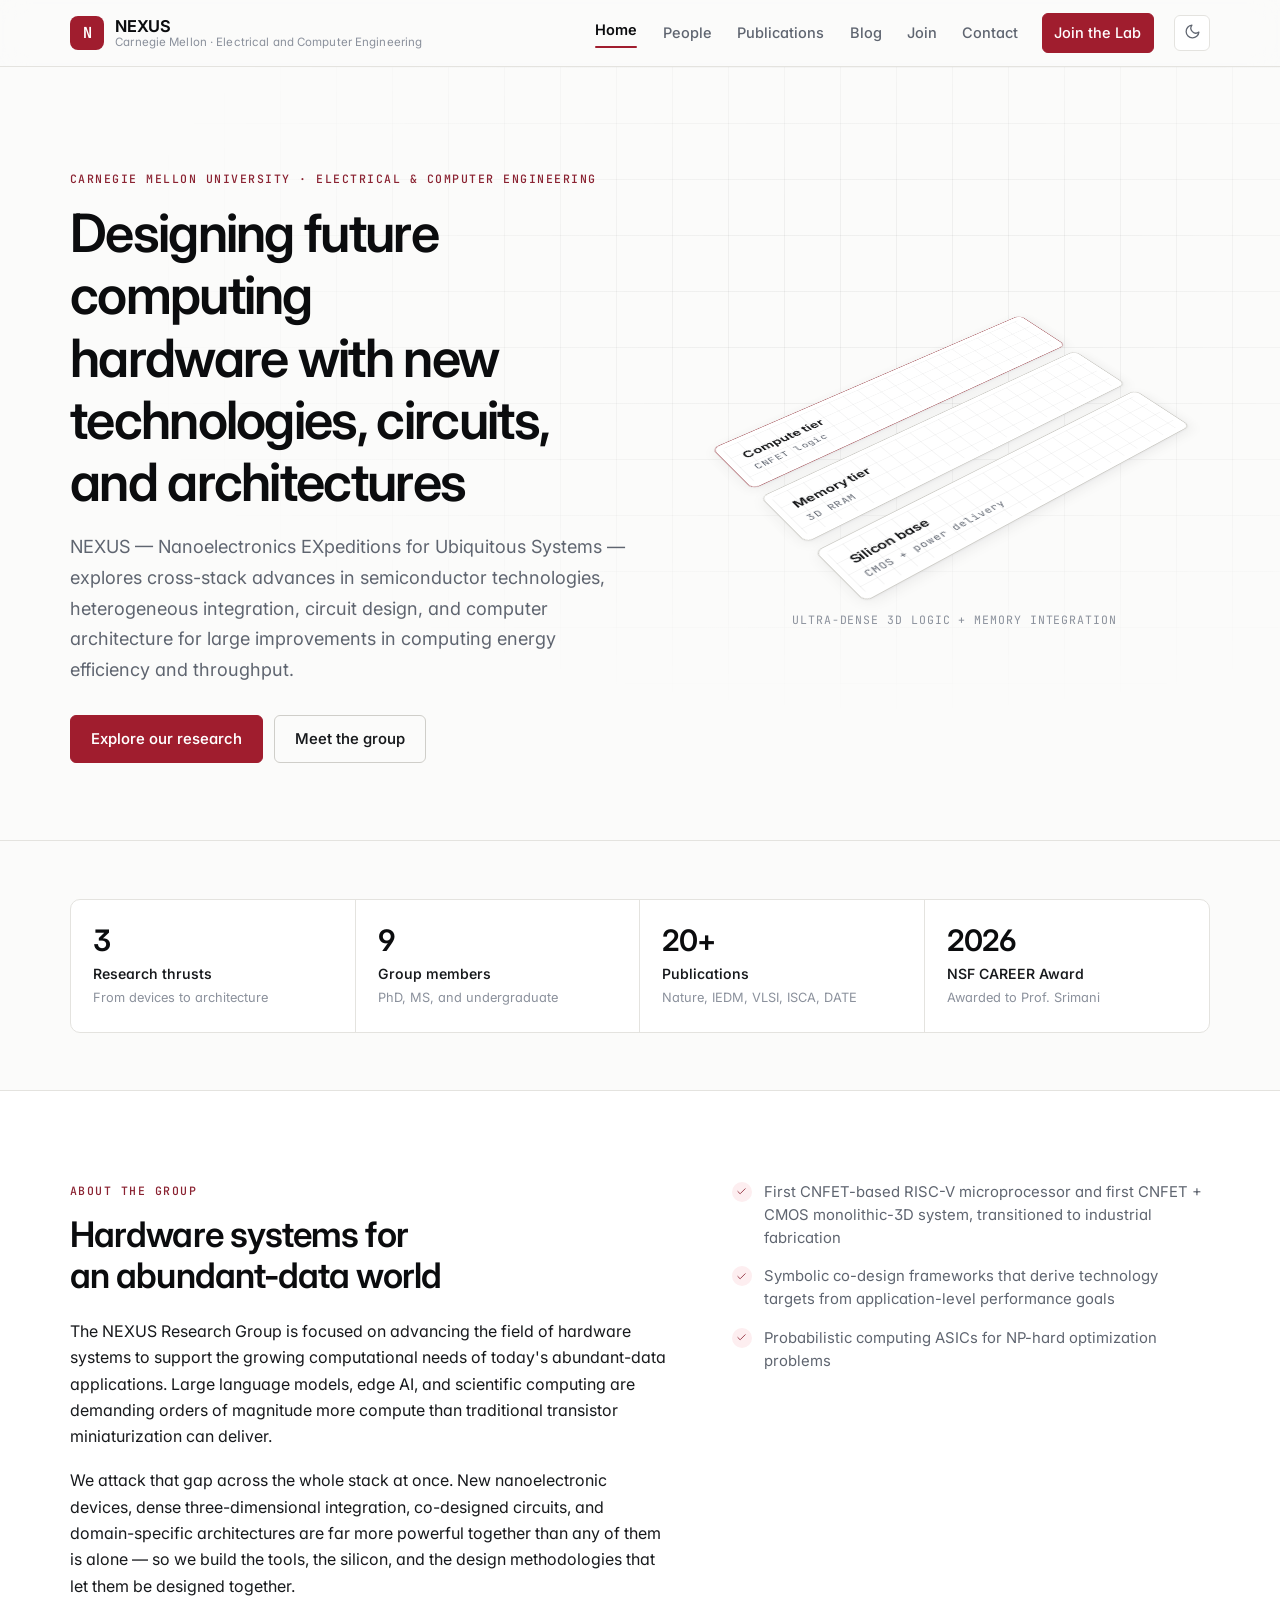
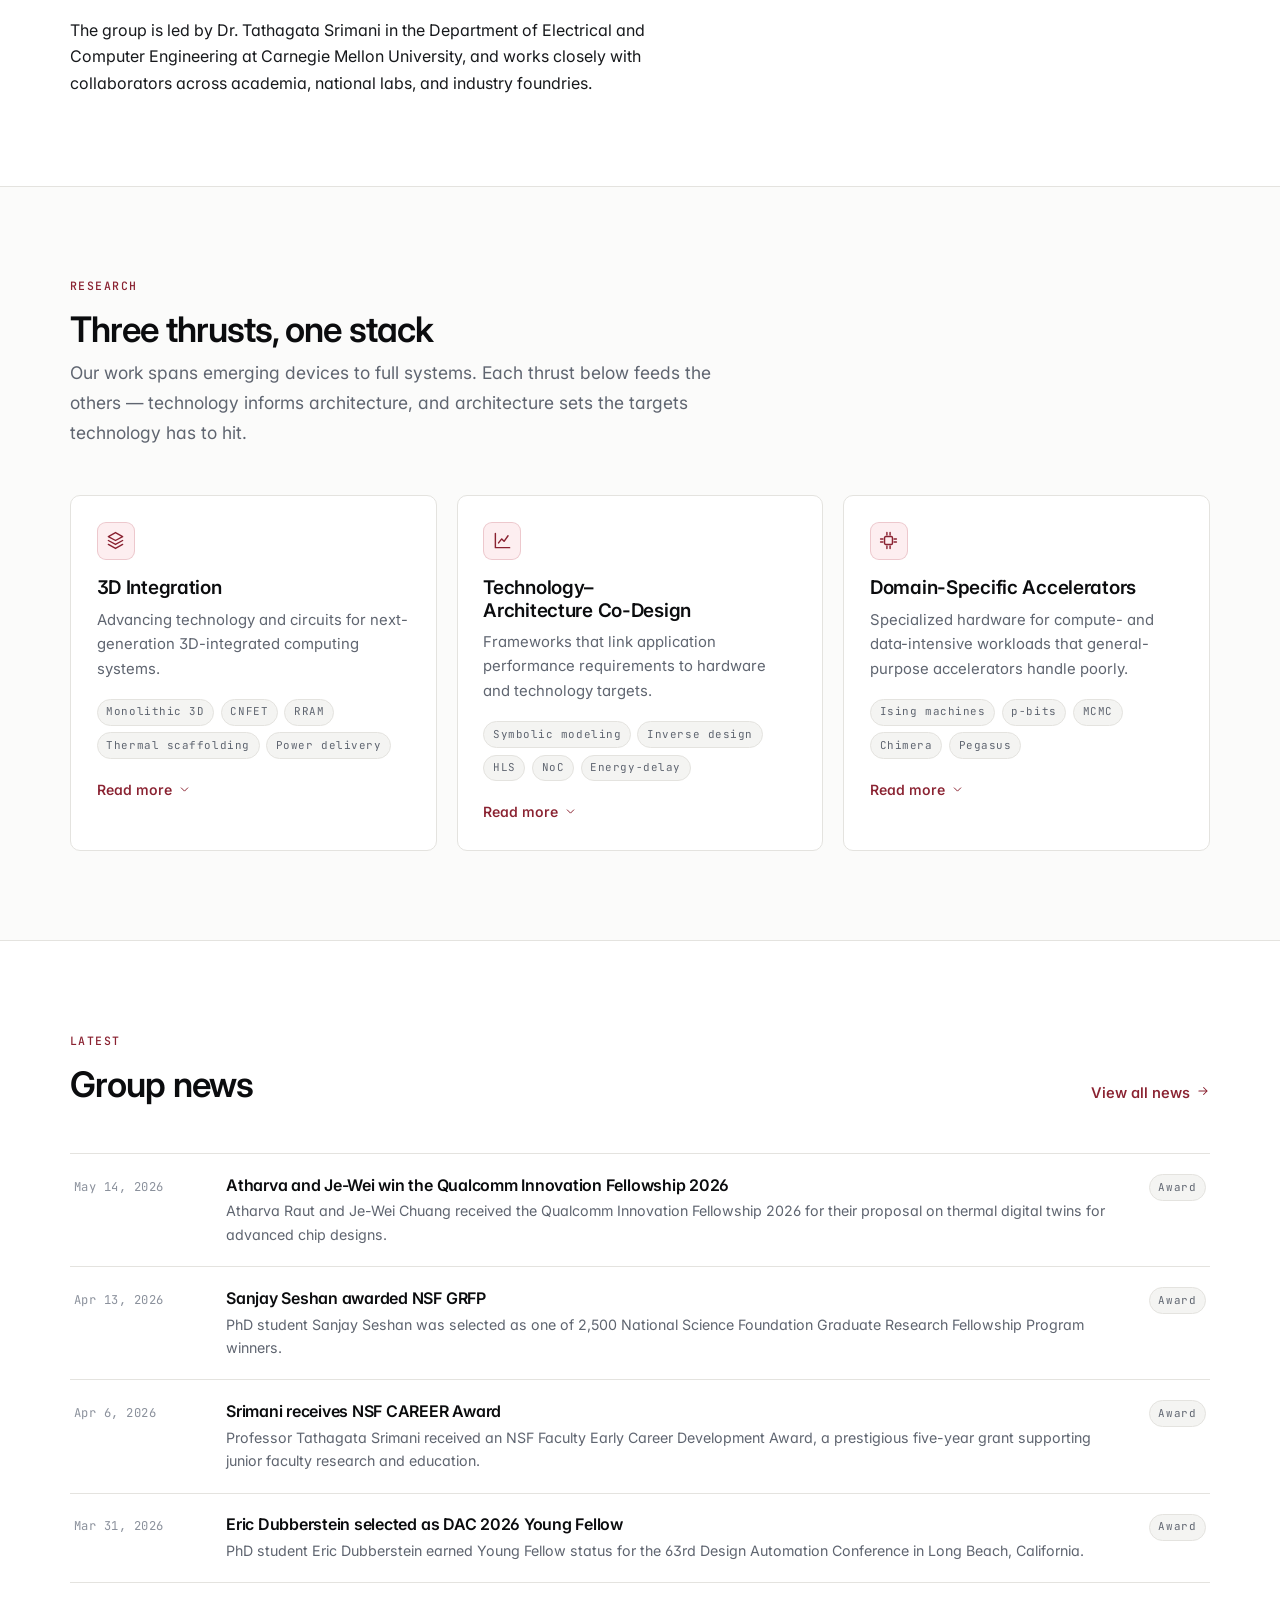
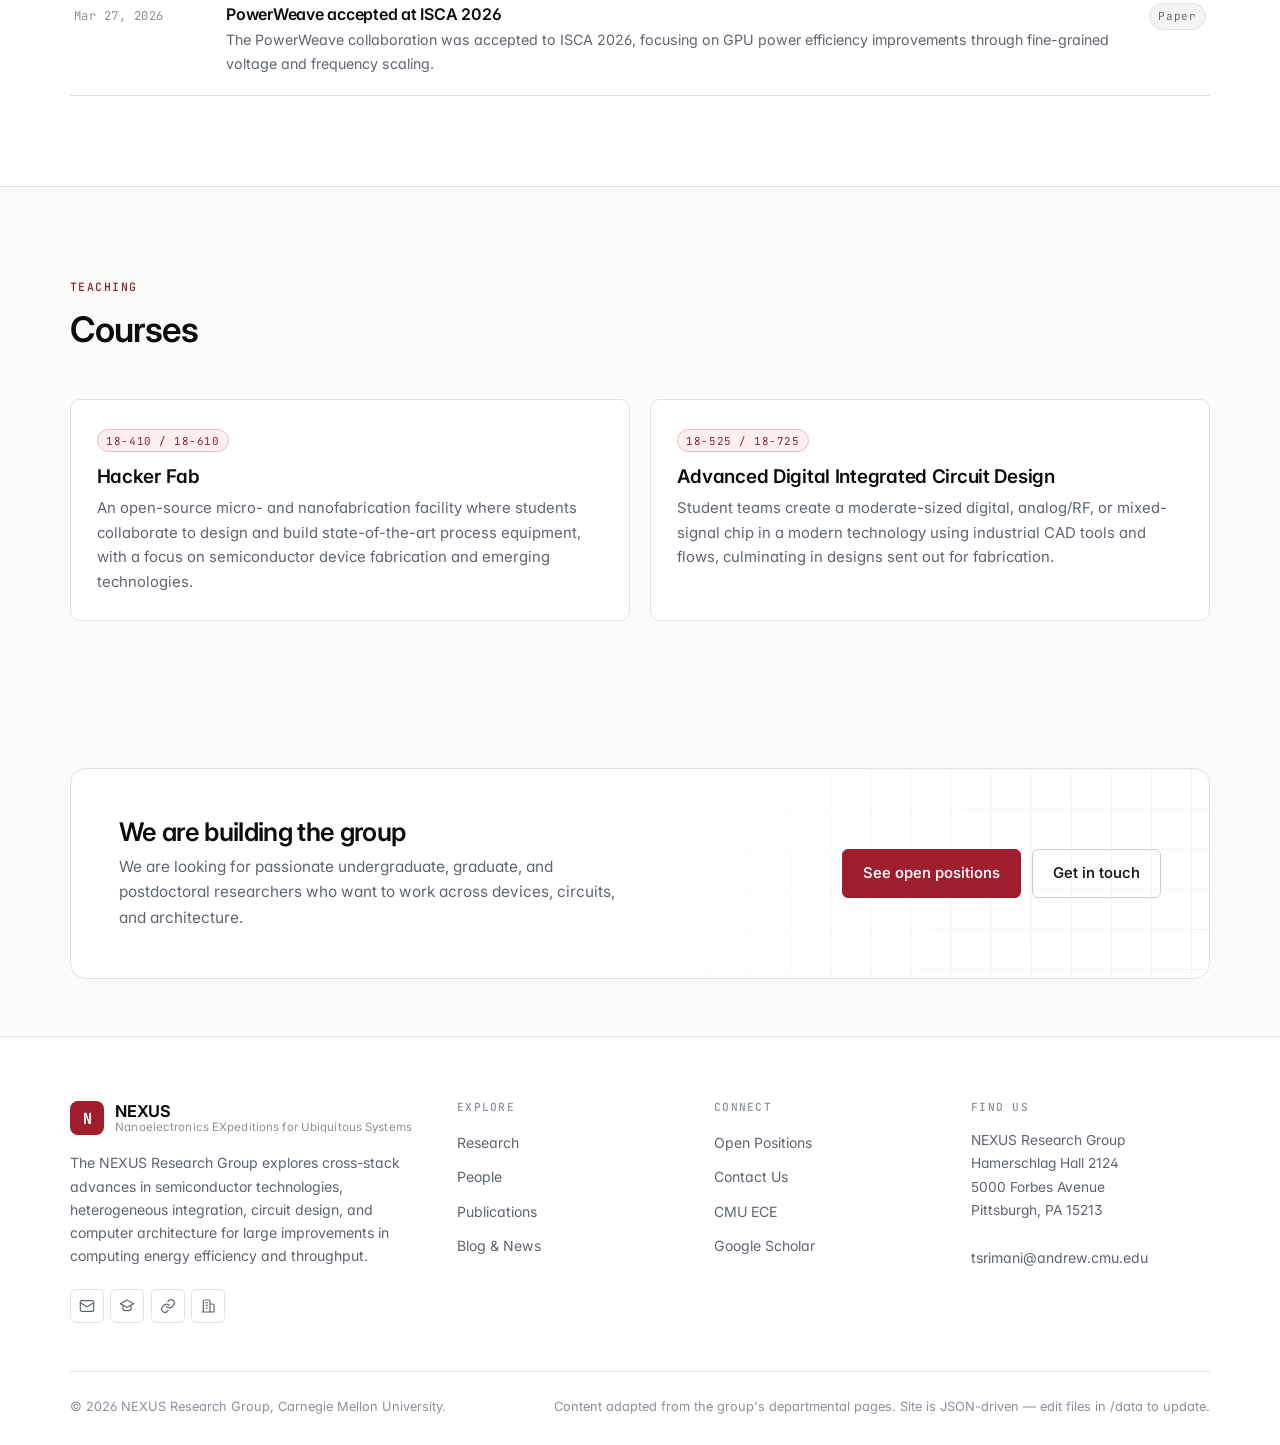
==== index.html @ 7c120089 "Basic webiste." ====
<!doctype html>
<html lang="en">
<head>
<meta charset="utf-8">
<meta name="viewport" content="width=device-width, initial-scale=1">
<title>NEXUS Research Group | Carnegie Mellon University</title>
<meta name="description" content="NEXUS: Nanoelectronics EXpeditions for Ubiquitous Systems. Designing future computing hardware with new technologies, circuits, and architectures at Carnegie Mellon ECE.">
<meta name="color-scheme" content="light dark">
<meta property="og:type" content="website">
<meta property="og:title" content="NEXUS Research Group | Carnegie Mellon University">
<meta property="og:description" content="NEXUS: Nanoelectronics EXpeditions for Ubiquitous Systems. Designing future computing hardware with new technologies, circuits, and architectures at Carnegie Mellon ECE.">
<link rel="icon" href="data:image/svg+xml,<svg xmlns='http://www.w3.org/2000/svg' viewBox='0 0 100 100'><rect width='100' height='100' rx='20' fill='%23a01d2e'/><text y='68' x='50' text-anchor='middle' font-size='58' font-family='monospace' font-weight='700' fill='%23fff'>N</text></svg>">
<link rel="preconnect" href="https://fonts.googleapis.com">
<link rel="preconnect" href="https://fonts.gstatic.com" crossorigin>
<link href="https://fonts.googleapis.com/css2?family=Inter:wght@400;500;600;700&family=JetBrains+Mono:wght@400;500;600&display=swap" rel="stylesheet">
<link rel="stylesheet" href="assets/css/style.css">
<script>
  /* Apply the stored theme before first paint to avoid a flash. */
  (function () {
    try {
      var t = localStorage.getItem("nexus-theme");
      if (t === "dark" || t === "light") document.documentElement.setAttribute("data-theme", t);
    } catch (e) {}
  })();
</script>
</head>
<body data-page="home">
<a class="skip-link" href="#main">Skip to content</a>
<header class="site-header"></header>
<main id="main"></main>
<footer class="site-footer"></footer>
<script src="assets/js/main.js"></script>
</body>
</html>
---- assets/css/style.css ----
/* ==========================================================================
   NEXUS Research Group — stylesheet
   All content lives in /data/*.json. This file is presentation only.
   ========================================================================== */

/* ---------- Design tokens : light (default) ---------- */
:root {
  color-scheme: light;

  --bg:            #fbfbfa;
  --bg-alt:        #ffffff;
  --surface:       #ffffff;
  --surface-2:     #f4f4f2;
  --surface-3:     #ecebe8;

  --text:          #17191c;
  --text-strong:   #0b0c0e;
  --muted:         #5f6570;
  --faint:         #8b919c;

  --border:        #e4e3df;
  --border-strong: #cfcec9;

  --accent:        #a01d2e;
  --accent-hover:  #86131f;
  --accent-soft:   #fdeef0;
  --accent-text:   #ffffff;
  --accent-quiet:  #8a2231;

  --ok:            #1a7f52;
  --ok-soft:       #e6f4ec;

  --shadow-sm: 0 1px 2px rgba(18, 20, 24, .05), 0 1px 1px rgba(18, 20, 24, .04);
  --shadow-md: 0 4px 16px rgba(18, 20, 24, .07), 0 1px 3px rgba(18, 20, 24, .05);
  --shadow-lg: 0 18px 50px rgba(18, 20, 24, .10), 0 4px 12px rgba(18, 20, 24, .06);

  --header-bg: rgba(251, 251, 250, .82);
  --grid-line: rgba(23, 25, 28, .05);

  --font-sans: "Inter", -apple-system, BlinkMacSystemFont, "Segoe UI", Roboto, Helvetica, Arial, sans-serif;
  --font-mono: "JetBrains Mono", ui-monospace, SFMono-Regular, "SF Mono", Menlo, Consolas, monospace;

  --wrap: 1140px;
  --wrap-narrow: 760px;
  --radius-sm: 6px;
  --radius:    10px;
  --radius-lg: 16px;

  --step: 1.6rem;
  --section-y: clamp(3.75rem, 7vw, 6.5rem);
  --ease: cubic-bezier(.22, .61, .36, 1);
}

/* ---------- Design tokens : dark ---------- */
@media (prefers-color-scheme: dark) {
  :root:not([data-theme="light"]) {
    color-scheme: dark;

    --bg:            #0d0f12;
    --bg-alt:        #121519;
    --surface:       #14181d;
    --surface-2:     #191e24;
    --surface-3:     #212831;

    --text:          #e4e7ec;
    --text-strong:   #f5f7fa;
    --muted:         #99a1af;
    --faint:         #6f7885;

    --border:        #242a33;
    --border-strong: #333b46;

    --accent:        #f2586f;
    --accent-hover:  #ff7186;
    --accent-soft:   #2a1519;
    --accent-text:   #14080a;
    --accent-quiet:  #f2586f;

    --ok:            #4bd394;
    --ok-soft:       #11241b;

    --shadow-sm: 0 1px 2px rgba(0, 0, 0, .5);
    --shadow-md: 0 4px 18px rgba(0, 0, 0, .55);
    --shadow-lg: 0 20px 55px rgba(0, 0, 0, .6);

    --header-bg: rgba(13, 15, 18, .82);
    --grid-line: rgba(255, 255, 255, .045);
  }
}

:root[data-theme="dark"] {
  color-scheme: dark;

  --bg:            #0d0f12;
  --bg-alt:        #121519;
  --surface:       #14181d;
  --surface-2:     #191e24;
  --surface-3:     #212831;

  --text:          #e4e7ec;
  --text-strong:   #f5f7fa;
  --muted:         #99a1af;
  --faint:         #6f7885;

  --border:        #242a33;
  --border-strong: #333b46;

  --accent:        #f2586f;
  --accent-hover:  #ff7186;
  --accent-soft:   #2a1519;
  --accent-text:   #14080a;
  --accent-quiet:  #f2586f;

  --ok:            #4bd394;
  --ok-soft:       #11241b;

  --shadow-sm: 0 1px 2px rgba(0, 0, 0, .5);
  --shadow-md: 0 4px 18px rgba(0, 0, 0, .55);
  --shadow-lg: 0 20px 55px rgba(0, 0, 0, .6);

  --header-bg: rgba(13, 15, 18, .82);
  --grid-line: rgba(255, 255, 255, .045);
}

/* ---------- Reset ---------- */
*, *::before, *::after { box-sizing: border-box; }
html { -webkit-text-size-adjust: 100%; scroll-behavior: smooth; scroll-padding-top: 92px; }
@media (prefers-reduced-motion: reduce) {
  html { scroll-behavior: auto; }
  *, *::before, *::after { animation-duration: .001ms !important; transition-duration: .001ms !important; }
}

body {
  margin: 0;
  font-family: var(--font-sans);
  font-size: 1rem;
  line-height: 1.65;
  color: var(--text);
  background: var(--bg);
  -webkit-font-smoothing: antialiased;
  -moz-osx-font-smoothing: grayscale;
  font-feature-settings: "cv11", "ss01";
  transition: background-color .25s var(--ease), color .25s var(--ease);
}

h1, h2, h3, h4 { color: var(--text-strong); font-weight: 600; line-height: 1.18; letter-spacing: -.02em; margin: 0 0 .6em; text-wrap: balance; }
h1 { font-size: clamp(2.1rem, 4.6vw, 3.3rem); letter-spacing: -.032em; }
h2 { font-size: clamp(1.6rem, 2.9vw, 2.2rem); letter-spacing: -.026em; }
h3 { font-size: 1.18rem; letter-spacing: -.015em; }
h4 { font-size: 1rem; }
p  { margin: 0 0 1.1em; }
p:last-child { margin-bottom: 0; }

a { color: var(--accent-quiet); text-decoration-color: color-mix(in srgb, var(--accent) 35%, transparent); text-underline-offset: 3px; transition: color .15s var(--ease); }
a:hover { color: var(--accent-hover); }

img { max-width: 100%; height: auto; display: block; }
ul, ol { margin: 0 0 1.1em; padding-left: 1.25rem; }
li { margin-bottom: .4em; }
hr { border: 0; border-top: 1px solid var(--border); margin: 2rem 0; }

:focus-visible { outline: 2px solid var(--accent); outline-offset: 3px; border-radius: 3px; }

/* ---------- Layout primitives ---------- */
.wrap { width: min(100% - 2.5rem, var(--wrap)); margin-inline: auto; }
@media (max-width: 640px) { .wrap { width: min(100% - 2rem, var(--wrap)); } }

.section { padding-block: var(--section-y); }
.section--tight { padding-block: clamp(2.5rem, 4.5vw, 3.75rem); }
.section--alt { background: var(--bg-alt); border-block: 1px solid var(--border); }

.skip-link {
  position: absolute; left: -9999px; top: 0; z-index: 999;
  background: var(--accent); color: var(--accent-text);
  padding: .7rem 1.1rem; border-radius: 0 0 var(--radius) 0; font-weight: 600;
}
.skip-link:focus { left: 0; color: var(--accent-text); }

/* ---------- Typographic helpers ---------- */
.eyebrow {
  font-family: var(--font-mono);
  font-size: .72rem;
  letter-spacing: .13em;
  text-transform: uppercase;
  color: var(--accent-quiet);
  font-weight: 500;
  margin: 0 0 .85rem;
  display: block;
}
.lead { font-size: 1.09rem; color: var(--muted); max-width: 62ch; line-height: 1.7; }
.section-head { max-width: 68ch; margin-bottom: clamp(2rem, 4vw, 3rem); }
.section-head h2 { margin-bottom: .5rem; }

/* ---------- Buttons ---------- */
.btn {
  display: inline-flex; align-items: center; gap: .5rem;
  font: inherit; font-size: .93rem; font-weight: 550;
  padding: .68rem 1.25rem;
  border-radius: var(--radius-sm);
  border: 1px solid transparent;
  cursor: pointer;
  text-decoration: none;
  white-space: nowrap;
  transition: background-color .16s var(--ease), border-color .16s var(--ease), color .16s var(--ease), transform .16s var(--ease);
}
.btn:active { transform: translateY(1px); }
.btn--primary { background: var(--accent); color: var(--accent-text); border-color: var(--accent); }
.btn--primary:hover { background: var(--accent-hover); border-color: var(--accent-hover); color: var(--accent-text); }
.btn--ghost { background: transparent; color: var(--text); border-color: var(--border-strong); }
.btn--ghost:hover { background: var(--surface-2); border-color: var(--faint); color: var(--text-strong); }
.btn--sm { padding: .45rem .85rem; font-size: .85rem; }
.btn[disabled], .btn[aria-disabled="true"] { opacity: .55; pointer-events: none; }

.textlink {
  display: inline-flex; align-items: center; gap: .38rem;
  font-weight: 550; font-size: .92rem; text-decoration: none;
  color: var(--accent-quiet);
}
.textlink:hover { gap: .55rem; }
.textlink .arrow { transition: transform .18s var(--ease); }
.textlink:hover .arrow { transform: translateX(2px); }

/* ---------- Header ---------- */
.site-header {
  position: sticky; top: 0; z-index: 100;
  background: var(--header-bg);
  backdrop-filter: saturate(180%) blur(14px);
  -webkit-backdrop-filter: saturate(180%) blur(14px);
  border-bottom: 1px solid var(--border);
}
.header-inner { display: flex; align-items: center; gap: 1.25rem; min-height: 66px; }

.brand { display: flex; align-items: center; gap: .7rem; text-decoration: none; color: inherit; margin-right: auto; }
.brand:hover { color: inherit; }
.brand-mark {
  width: 34px; height: 34px; flex: none;
  display: grid; place-items: center;
  border-radius: 8px;
  background: var(--accent); color: var(--accent-text);
  font-family: var(--font-mono); font-weight: 700; font-size: .95rem;
  letter-spacing: -.02em;
}
.brand-text { display: flex; flex-direction: column; line-height: 1.15; }
.brand-name { font-weight: 650; font-size: 1.02rem; letter-spacing: -.02em; color: var(--text-strong); }
.brand-sub { font-size: .72rem; color: var(--faint); letter-spacing: .01em; }

.nav { display: flex; align-items: center; gap: .15rem; }
.nav a {
  display: block; padding: .45rem .72rem;
  font-size: .91rem; font-weight: 500;
  color: var(--muted); text-decoration: none;
  border-radius: var(--radius-sm);
  transition: color .15s var(--ease), background-color .15s var(--ease);
}
.nav a:hover { color: var(--text-strong); background: var(--surface-2); }
.nav a[aria-current="page"] { color: var(--text-strong); font-weight: 600; }
.nav a[aria-current="page"]::after {
  content: ""; display: block; height: 2px; margin-top: 4px; border-radius: 2px;
  background: var(--accent);
}

.header-tools { display: flex; align-items: center; gap: .5rem; }

.theme-toggle {
  width: 36px; height: 36px; flex: none;
  display: grid; place-items: center;
  border: 1px solid var(--border); border-radius: var(--radius-sm);
  background: var(--surface); color: var(--muted);
  cursor: pointer;
  transition: color .15s var(--ease), border-color .15s var(--ease), background-color .15s var(--ease);
}
.theme-toggle:hover { color: var(--text-strong); border-color: var(--border-strong); background: var(--surface-2); }
.theme-toggle svg { width: 17px; height: 17px; }
.theme-toggle .icon-sun { display: none; }
:root[data-theme="dark"] .theme-toggle .icon-sun { display: block; }
:root[data-theme="dark"] .theme-toggle .icon-moon { display: none; }
@media (prefers-color-scheme: dark) {
  :root:not([data-theme="light"]) .theme-toggle .icon-sun { display: block; }
  :root:not([data-theme="light"]) .theme-toggle .icon-moon { display: none; }
}

.nav-toggle { display: none; width: 36px; height: 36px; place-items: center; border: 1px solid var(--border); border-radius: var(--radius-sm); background: var(--surface); color: var(--text); cursor: pointer; }
.nav-toggle svg { width: 18px; height: 18px; }

@media (max-width: 900px) {
  .nav-toggle { display: grid; }
  .header-inner { flex-wrap: wrap; }
  .nav {
    order: 3; flex-basis: 100%;
    flex-direction: column; align-items: stretch; gap: 0;
    max-height: 0; overflow: hidden;
    border-top: 1px solid transparent;
    transition: max-height .28s var(--ease), border-color .28s var(--ease);
  }
  .nav[data-open="true"] { max-height: 460px; border-top-color: var(--border); padding-block: .5rem 1rem; }
  .nav a { padding: .7rem .25rem; font-size: .98rem; }
  .nav a[aria-current="page"]::after { width: 18px; }
  .nav .btn { margin-top: .6rem; justify-content: center; }
}
@media (min-width: 901px) { .nav .nav-cta { margin-left: .6rem; } }
/* The generic .nav a rule outranks .btn--primary — restate button colours here. */
.nav a.btn--primary { color: var(--accent-text); background: var(--accent); }
.nav a.btn--primary:hover { color: var(--accent-text); background: var(--accent-hover); }
.nav a.btn--primary::after { content: none; }
@media (max-width: 460px) { .brand-sub { display: none; } }

/* ---------- Page header block ---------- */
.page-head {
  padding-block: clamp(3rem, 6vw, 4.75rem) clamp(2rem, 4vw, 3rem);
  border-bottom: 1px solid var(--border);
  background:
    linear-gradient(to bottom, var(--bg-alt), var(--bg)),
    var(--bg);
}
.page-head h1 { font-size: clamp(1.95rem, 4vw, 2.85rem); margin-bottom: .65rem; }
.page-head .lead { max-width: 66ch; }

/* ---------- Hero ---------- */
.hero {
  position: relative;
  padding-block: clamp(3.5rem, 8vw, 6.5rem) clamp(3rem, 6vw, 5rem);
  overflow: hidden;
  border-bottom: 1px solid var(--border);
}
.hero::before {
  content: ""; position: absolute; inset: 0; pointer-events: none;
  background-image: linear-gradient(var(--grid-line) 1px, transparent 1px), linear-gradient(90deg, var(--grid-line) 1px, transparent 1px);
  background-size: 56px 56px;
  mask-image: radial-gradient(ellipse 80% 70% at 70% 30%, #000 20%, transparent 78%);
  -webkit-mask-image: radial-gradient(ellipse 80% 70% at 70% 30%, #000 20%, transparent 78%);
}
.hero-grid {
  position: relative;
  display: grid; grid-template-columns: minmax(0, 1.05fr) minmax(0, .95fr);
  gap: clamp(2rem, 5vw, 4rem); align-items: center;
}
.hero h1 { margin-bottom: 1.1rem; }
.hero .lead { font-size: 1.13rem; max-width: 54ch; }
.hero-actions { display: flex; flex-wrap: wrap; gap: .7rem; margin-top: 1.9rem; }
@media (max-width: 900px) { .hero-grid { grid-template-columns: 1fr; } }

/* Hero stack graphic (pure CSS, theme-aware) */
.stack-figure { display: flex; flex-direction: column; align-items: center; gap: 1rem; }
.stack {
  --tilt: 58deg;
  display: grid; gap: 14px;
  width: min(100%, 400px);
  transform: perspective(1200px) rotateX(52deg) rotateZ(-38deg);
  transform-style: preserve-3d;
}
.stack-layer {
  position: relative;
  border: 1px solid var(--border-strong);
  border-radius: 8px;
  background: var(--surface);
  box-shadow: var(--shadow-md);
  padding: 1.05rem 1.15rem;
  display: flex; flex-direction: column; gap: .1rem;
  transition: transform .35s var(--ease), box-shadow .35s var(--ease), border-color .35s var(--ease);
}
.stack-layer::after {
  content: ""; position: absolute; inset: 6px;
  border-radius: 5px;
  background-image: linear-gradient(var(--grid-line) 1px, transparent 1px), linear-gradient(90deg, var(--grid-line) 1px, transparent 1px);
  background-size: 18px 18px;
  opacity: .9; pointer-events: none;
}
.stack-layer:nth-child(1) { border-color: color-mix(in srgb, var(--accent) 45%, var(--border-strong)); }
.stack:hover .stack-layer { box-shadow: var(--shadow-lg); }
.stack:hover .stack-layer:nth-child(1) { transform: translateZ(26px); }
.stack:hover .stack-layer:nth-child(2) { transform: translateZ(13px); }
.stack-label { font-weight: 600; font-size: .9rem; color: var(--text-strong); letter-spacing: -.01em; position: relative; z-index: 1; }
.stack-sub { font-family: var(--font-mono); font-size: .7rem; color: var(--muted); letter-spacing: .04em; position: relative; z-index: 1; }
.stack-caption { font-family: var(--font-mono); font-size: .72rem; letter-spacing: .08em; text-transform: uppercase; color: var(--faint); text-align: center; margin-top: 1.5rem; }
@media (max-width: 900px) { .stack { transform: perspective(1200px) rotateX(38deg) rotateZ(-26deg); margin-block: 1.5rem; } }
@media (max-width: 560px) { .stack { transform: none; width: 100%; } .stack-layer::after { opacity: .5; } }

/* ---------- Stats strip ---------- */
.stats {
  display: grid; grid-template-columns: repeat(4, 1fr);
  border: 1px solid var(--border); border-radius: var(--radius);
  background: var(--surface); overflow: hidden;
}
.stat { padding: 1.5rem 1.4rem; border-right: 1px solid var(--border); }
.stat:last-child { border-right: 0; }
.stat-value { font-size: 1.85rem; font-weight: 620; letter-spacing: -.035em; color: var(--text-strong); line-height: 1.1; }
.stat-label { font-size: .88rem; font-weight: 550; margin-top: .35rem; color: var(--text); }
.stat-detail { font-size: .8rem; color: var(--faint); margin-top: .1rem; }
@media (max-width: 860px) {
  .stats { grid-template-columns: repeat(2, 1fr); }
  .stat:nth-child(2n) { border-right: 0; }
  .stat:nth-child(-n+2) { border-bottom: 1px solid var(--border); }
}
@media (max-width: 460px) {
  .stats { grid-template-columns: 1fr; }
  .stat { border-right: 0; border-bottom: 1px solid var(--border); }
  .stat:last-child { border-bottom: 0; }
}

/* ---------- Split (about) ---------- */
.split { display: grid; grid-template-columns: minmax(0, 1.25fr) minmax(0, 1fr); gap: clamp(2rem, 5vw, 4.5rem); align-items: start; }
@media (max-width: 880px) { .split { grid-template-columns: 1fr; } }
.checklist { list-style: none; padding: 0; margin: 0; display: grid; gap: .95rem; }
.checklist li { display: flex; gap: .75rem; font-size: .93rem; color: var(--muted); line-height: 1.55; margin: 0; }
.checklist .tick { flex: none; width: 20px; height: 20px; margin-top: 1px; border-radius: 50%; display: grid; place-items: center; background: var(--accent-soft); color: var(--accent-quiet); }
.checklist .tick svg { width: 11px; height: 11px; }

/* ---------- Cards ---------- */
.card-grid { display: grid; gap: 1.25rem; }
.card-grid--3 { grid-template-columns: repeat(auto-fit, minmax(280px, 1fr)); }
.card-grid--2 { grid-template-columns: repeat(auto-fit, minmax(320px, 1fr)); }

.card {
  background: var(--surface);
  border: 1px solid var(--border);
  border-radius: var(--radius);
  padding: 1.6rem;
  transition: border-color .18s var(--ease), box-shadow .18s var(--ease), transform .18s var(--ease);
}
.card--interactive:hover { border-color: var(--border-strong); box-shadow: var(--shadow-md); transform: translateY(-2px); }
.card h3 { margin-bottom: .5rem; }
.card p { color: var(--muted); font-size: .93rem; }

.card-icon {
  width: 38px; height: 38px; border-radius: 9px;
  display: grid; place-items: center; margin-bottom: 1.1rem;
  background: var(--accent-soft); color: var(--accent-quiet);
  border: 1px solid color-mix(in srgb, var(--accent) 18%, transparent);
}
.card-icon svg { width: 19px; height: 19px; }

.tag-row { display: flex; flex-wrap: wrap; gap: .4rem; margin-top: 1.1rem; }
.tag {
  font-family: var(--font-mono); font-size: .68rem; letter-spacing: .05em;
  padding: .22rem .55rem; border-radius: 100px;
  background: var(--surface-2); color: var(--muted);
  border: 1px solid var(--border);
  white-space: nowrap;
}
.tag--accent { background: var(--accent-soft); color: var(--accent-quiet); border-color: color-mix(in srgb, var(--accent) 22%, transparent); }
.tag--ok { background: var(--ok-soft); color: var(--ok); border-color: color-mix(in srgb, var(--ok) 25%, transparent); }

/* Expandable research area */
.area-body { display: none; margin-top: 1.1rem; padding-top: 1.1rem; border-top: 1px solid var(--border); }
.area-body p { font-size: .91rem; }
.area[data-expanded="true"] .area-body { display: block; }
.area-toggle {
  margin-top: 1.15rem; background: none; border: 0; padding: 0;
  font: inherit; font-size: .88rem; font-weight: 550; color: var(--accent-quiet);
  cursor: pointer; display: inline-flex; align-items: center; gap: .38rem;
}
.area-toggle svg { width: 13px; height: 13px; transition: transform .2s var(--ease); }
.area[data-expanded="true"] .area-toggle svg { transform: rotate(180deg); }

/* ---------- News list ---------- */
.news-list { display: grid; gap: 0; border-top: 1px solid var(--border); }
.news-item {
  display: grid; grid-template-columns: 128px minmax(0, 1fr) auto;
  gap: 1.5rem; align-items: baseline;
  padding: 1.25rem .25rem;
  border-bottom: 1px solid var(--border);
  transition: background-color .15s var(--ease);
}
.news-item:hover { background: var(--surface-2); }
.news-date { font-family: var(--font-mono); font-size: .76rem; letter-spacing: .04em; color: var(--faint); white-space: nowrap; }
.news-body h3 { font-size: 1rem; margin-bottom: .3rem; font-weight: 600; }
.news-body h3 a { text-decoration: none; color: inherit; }
.news-body h3 a:hover { color: var(--accent-quiet); }
.news-body p { font-size: .89rem; color: var(--muted); margin: 0; }
@media (max-width: 720px) {
  .news-item { grid-template-columns: 1fr; gap: .45rem; }
  .news-item .tag { justify-self: start; }
}

/* ---------- People ---------- */
.pi-card {
  display: grid; grid-template-columns: 208px minmax(0, 1fr);
  gap: clamp(1.5rem, 4vw, 3rem);
  padding: clamp(1.5rem, 3vw, 2.25rem);
  border: 1px solid var(--border); border-radius: var(--radius-lg);
  background: var(--surface);
}
@media (max-width: 720px) { .pi-card { grid-template-columns: 1fr; } }
.pi-card h2 { font-size: 1.6rem; margin-bottom: .2rem; }
.pi-role { font-size: .95rem; color: var(--accent-quiet); font-weight: 550; }
.pi-affil { font-size: .88rem; color: var(--faint); margin-bottom: 1.2rem; }
.pi-meta { display: flex; flex-wrap: wrap; gap: 1.25rem; margin-top: 1.35rem; padding-top: 1.35rem; border-top: 1px solid var(--border); font-size: .87rem; }
.pi-meta div { display: flex; flex-direction: column; gap: .1rem; }
.pi-meta dt, .pi-meta .k { font-family: var(--font-mono); font-size: .68rem; letter-spacing: .09em; text-transform: uppercase; color: var(--faint); }

.avatar {
  aspect-ratio: 1; width: 100%;
  border-radius: var(--radius); overflow: hidden;
  display: grid; place-items: center;
  background: linear-gradient(150deg, var(--surface-2), var(--surface-3));
  border: 1px solid var(--border);
  color: var(--muted);
  font-family: var(--font-mono); font-weight: 600;
  font-size: clamp(1.4rem, 3.5vw, 2.1rem); letter-spacing: .02em;
  user-select: none;
}
.avatar img { width: 100%; height: 100%; object-fit: cover; }

.people-grid { display: grid; grid-template-columns: repeat(auto-fill, minmax(184px, 1fr)); gap: 1.5rem 1.25rem; }
.person { text-align: left; }
.person .avatar { margin-bottom: .9rem; }
.person-name { font-weight: 600; font-size: .97rem; color: var(--text-strong); letter-spacing: -.01em; }
.person-role { font-size: .84rem; color: var(--muted); }
.person-note { font-size: .78rem; color: var(--accent-quiet); margin-top: .3rem; line-height: 1.45; }
.person .tag-row { margin-top: .6rem; gap: .3rem; }
.person .tag { font-size: .64rem; padding: .15rem .45rem; }

.group-block + .group-block { margin-top: clamp(2.5rem, 5vw, 3.75rem); }
.group-head { margin-bottom: 1.75rem; padding-bottom: .85rem; border-bottom: 1px solid var(--border); display: flex; align-items: baseline; justify-content: space-between; gap: 1rem; flex-wrap: wrap; }
.group-head h2 { font-size: 1.3rem; margin: 0; }
.group-head p { font-size: .88rem; color: var(--faint); margin: 0; }

.pill-list { display: flex; flex-wrap: wrap; gap: .5rem; list-style: none; padding: 0; margin: 0; }
.pill-list li { margin: 0; }
.pill { display: inline-block; padding: .4rem .8rem; border: 1px solid var(--border); border-radius: 100px; background: var(--surface); font-size: .85rem; color: var(--muted); }

/* ---------- Publications ---------- */
.filters {
  display: flex; flex-wrap: wrap; gap: .75rem; align-items: center;
  padding: 1rem 1.1rem; margin-bottom: 2rem;
  border: 1px solid var(--border); border-radius: var(--radius);
  background: var(--surface);
  position: sticky; top: 74px; z-index: 20;
  backdrop-filter: blur(10px);
}
.filter-search { flex: 1 1 220px; min-width: 180px; position: relative; display: flex; align-items: center; }
.filter-search svg { position: absolute; left: .7rem; width: 15px; height: 15px; color: var(--faint); pointer-events: none; }
.filter-search input { padding-left: 2.1rem !important; }
.chip-row { display: flex; flex-wrap: wrap; gap: .35rem; }
.chip {
  font: inherit; font-size: .82rem; font-weight: 500;
  padding: .35rem .75rem; border-radius: 100px;
  border: 1px solid var(--border); background: var(--surface);
  color: var(--muted); cursor: pointer;
  transition: all .15s var(--ease);
}
.chip:hover { border-color: var(--border-strong); color: var(--text); }
.chip[aria-pressed="true"] { background: var(--accent); border-color: var(--accent); color: var(--accent-text); }
.filter-count { font-family: var(--font-mono); font-size: .75rem; color: var(--faint); margin-left: auto; white-space: nowrap; }
@media (max-width: 720px) { .filters { position: static; } .filter-count { margin-left: 0; flex-basis: 100%; } }

.year-block { margin-bottom: 2.75rem; }
.year-head {
  display: flex; align-items: center; gap: 1rem;
  font-family: var(--font-mono); font-size: .82rem; letter-spacing: .1em;
  color: var(--faint); margin-bottom: .5rem;
}
.year-head::after { content: ""; flex: 1; height: 1px; background: var(--border); }

.pub {
  display: grid; grid-template-columns: minmax(0, 1fr) auto;
  gap: 1.5rem; align-items: start;
  padding: 1.15rem .25rem;
  border-bottom: 1px solid var(--border);
}
.pub:hover { background: var(--surface-2); }
.pub-title { font-size: 1rem; font-weight: 600; color: var(--text-strong); line-height: 1.4; margin-bottom: .35rem; letter-spacing: -.012em; }
.pub-title a { color: inherit; text-decoration: none; }
.pub-title a:hover { color: var(--accent-quiet); text-decoration: underline; text-underline-offset: 3px; }
.pub-authors { font-size: .87rem; color: var(--muted); line-height: 1.55; margin-bottom: .25rem; }
.pub-authors .me { color: var(--text-strong); font-weight: 600; }
.pub-venue { font-size: .85rem; color: var(--faint); font-style: italic; }
.pub-badges { display: flex; flex-direction: column; align-items: flex-end; gap: .4rem; }
@media (max-width: 640px) {
  .pub { grid-template-columns: 1fr; gap: .75rem; }
  .pub-badges { flex-direction: row; align-items: center; flex-wrap: wrap; }
}
.empty-state { text-align: center; padding: 3.5rem 1rem; color: var(--faint); }
.empty-state strong { display: block; color: var(--text); margin-bottom: .3rem; font-weight: 600; }

/* ---------- Tabs ---------- */
.tabs { display: flex; gap: .25rem; border-bottom: 1px solid var(--border); margin-bottom: 2.25rem; }
.tab {
  font: inherit; font-size: .93rem; font-weight: 550;
  padding: .7rem 1rem; background: none; border: 0; cursor: pointer;
  color: var(--muted); border-bottom: 2px solid transparent; margin-bottom: -1px;
  transition: color .15s var(--ease), border-color .15s var(--ease);
}
.tab:hover { color: var(--text-strong); }
.tab[aria-selected="true"] { color: var(--text-strong); border-bottom-color: var(--accent); }

/* ---------- Blog tiles ---------- */
.tile-grid { display: grid; gap: 1.25rem; grid-template-columns: repeat(auto-fill, minmax(320px, 1fr)); }
.tile-grid--wide { grid-template-columns: 1fr; }
.tile-grid:empty { display: none; }

.tile {
  display: flex; flex-direction: column;
  background: var(--surface);
  border: 1px solid var(--border);
  border-radius: var(--radius);
  padding: 1.6rem;
  transition: border-color .18s var(--ease), box-shadow .18s var(--ease), transform .18s var(--ease);
}
.tile:hover { border-color: var(--border-strong); box-shadow: var(--shadow-md); transform: translateY(-2px); }
.tile h3 { font-size: 1.12rem; margin-bottom: .3rem; }
.tile-sub { font-size: .93rem; color: var(--muted); margin-bottom: 0; }
.tile-meta {
  font-family: var(--font-mono); font-size: .71rem; letter-spacing: .05em;
  color: var(--faint); margin-bottom: .7rem;
  display: flex; flex-wrap: wrap; align-items: center; gap: .3rem .45rem;
}
.tile-meta .dot { color: var(--border-strong); }

.tile--featured {
  border-color: var(--border-strong);
  background: linear-gradient(180deg, var(--surface), var(--surface));
  padding: clamp(1.6rem, 3vw, 2.25rem);
  position: relative; overflow: hidden;
}
.tile--featured::before {
  content: ""; position: absolute; inset: 0; pointer-events: none;
  background-image: linear-gradient(var(--grid-line) 1px, transparent 1px), linear-gradient(90deg, var(--grid-line) 1px, transparent 1px);
  background-size: 40px 40px;
  mask-image: linear-gradient(110deg, transparent 45%, #000 100%);
  -webkit-mask-image: linear-gradient(110deg, transparent 45%, #000 100%);
}
.tile--featured > * { position: relative; }
.tile--featured h3 { font-size: clamp(1.35rem, 2.6vw, 1.8rem); letter-spacing: -.026em; }
.tile--featured .tldr { max-width: 78ch; }

.tldr {
  margin-top: 1.15rem; padding: 1rem 1.15rem;
  border-radius: var(--radius-sm);
  background: var(--surface-2);
  border: 1px solid var(--border);
  border-left: 3px solid var(--accent);
}
.tldr-label {
  display: inline-block;
  font-family: var(--font-mono); font-size: .66rem; font-weight: 600;
  letter-spacing: .14em; text-transform: uppercase;
  color: var(--accent-quiet); margin-bottom: .45rem;
}
.tldr p { font-size: .92rem; line-height: 1.68; color: var(--muted); margin: 0; }
.tile--featured .tldr p { font-size: .96rem; }

.tile .tag-row { margin-top: 1rem; margin-bottom: 0; }
.tile-actions { display: flex; flex-wrap: wrap; gap: .55rem; margin-top: auto; padding-top: 1.35rem; }
.tile-actions .btn svg { opacity: .8; }

/* ---------- Forms ---------- */
.form-shell {
  border: 1px solid var(--border); border-radius: var(--radius-lg);
  background: var(--surface); padding: clamp(1.5rem, 3.5vw, 2.5rem);
}
.form-grid { display: grid; grid-template-columns: repeat(2, minmax(0, 1fr)); gap: 1.25rem; }
.field--full { grid-column: 1 / -1; }
@media (max-width: 640px) { .form-grid { grid-template-columns: 1fr; } .field--half { grid-column: 1 / -1; } }

.field label, .field .field-label { display: block; font-size: .87rem; font-weight: 550; color: var(--text-strong); margin-bottom: .45rem; }
.req { color: var(--accent); margin-left: .15rem; }
.field-help { font-size: .79rem; color: var(--faint); margin-top: .4rem; }

input[type="text"], input[type="email"], input[type="url"], input[type="tel"], select, textarea {
  width: 100%; font: inherit; font-size: .93rem;
  padding: .62rem .8rem;
  color: var(--text); background: var(--bg-alt);
  border: 1px solid var(--border-strong); border-radius: var(--radius-sm);
  transition: border-color .15s var(--ease), box-shadow .15s var(--ease), background-color .15s var(--ease);
}
input::placeholder, textarea::placeholder { color: var(--faint); }
input:focus, select:focus, textarea:focus {
  outline: none; border-color: var(--accent);
  box-shadow: 0 0 0 3px color-mix(in srgb, var(--accent) 16%, transparent);
}
textarea { resize: vertical; min-height: 110px; line-height: 1.6; }
select {
  appearance: none;
  background-image: url("data:image/svg+xml,%3Csvg xmlns='http://www.w3.org/2000/svg' width='12' height='8' viewBox='0 0 12 8'%3E%3Cpath fill='none' stroke='%238b919c' stroke-width='1.6' stroke-linecap='round' stroke-linejoin='round' d='M1 1.5 6 6.5 11 1.5'/%3E%3C/svg%3E");
  background-repeat: no-repeat; background-position: right .8rem center;
  padding-right: 2.2rem;
}
[aria-invalid="true"] { border-color: var(--accent) !important; }
.field-error { display: none; font-size: .79rem; color: var(--accent); margin-top: .35rem; font-weight: 500; }
.field[data-invalid="true"] .field-error { display: block; }

.check-grid { display: grid; grid-template-columns: repeat(auto-fit, minmax(230px, 1fr)); gap: .55rem; }
.check {
  display: flex; align-items: flex-start; gap: .6rem;
  padding: .6rem .75rem; border: 1px solid var(--border); border-radius: var(--radius-sm);
  background: var(--bg-alt); cursor: pointer; font-size: .89rem; color: var(--text);
  transition: border-color .15s var(--ease), background-color .15s var(--ease);
}
.check:hover { border-color: var(--border-strong); }
.check:has(input:checked) { border-color: var(--accent); background: var(--accent-soft); }
.check input { flex: none; margin: .22rem 0 0; accent-color: var(--accent); width: 15px; height: 15px; }
.check--single { border: 0; background: none; padding: 0; }
.check--single:hover { border-color: transparent; }

.form-foot { display: flex; flex-wrap: wrap; gap: 1rem; align-items: center; justify-content: space-between; margin-top: 1.75rem; padding-top: 1.5rem; border-top: 1px solid var(--border); }
.privacy-note { font-size: .79rem; color: var(--faint); max-width: 46ch; }

.form-status { display: none; margin-top: 1.25rem; padding: .9rem 1.1rem; border-radius: var(--radius-sm); font-size: .89rem; border: 1px solid transparent; }
.form-status[data-state="success"] { display: block; background: var(--ok-soft); border-color: color-mix(in srgb, var(--ok) 30%, transparent); color: var(--ok); }
.form-status[data-state="error"] { display: block; background: var(--accent-soft); border-color: color-mix(in srgb, var(--accent) 30%, transparent); color: var(--accent-quiet); }
.form-status[data-state="pending"] { display: block; background: var(--surface-2); border-color: var(--border); color: var(--muted); }
.hp-field { position: absolute; left: -9999px; width: 1px; height: 1px; overflow: hidden; }

/* ---------- Positions / accordion ---------- */
.position { border: 1px solid var(--border); border-radius: var(--radius); background: var(--surface); overflow: hidden; }
.position + .position { margin-top: .85rem; }
.position-head { display: flex; align-items: center; gap: 1rem; padding: 1.15rem 1.35rem; }
.position-head h3 { margin: 0; font-size: 1.05rem; }
.position-summary { font-size: .87rem; color: var(--muted); margin-left: auto; text-align: right; }
@media (max-width: 640px) { .position-head { flex-wrap: wrap; } .position-summary { margin-left: 0; text-align: left; flex-basis: 100%; } }
.position-body { padding: 0 1.35rem 1.35rem; border-top: 1px solid var(--border); padding-top: 1.15rem; }
.position-body p { font-size: .91rem; color: var(--muted); }

.faq-item { border-bottom: 1px solid var(--border); }
.faq-q { width: 100%; text-align: left; font: inherit; font-size: .97rem; font-weight: 550; color: var(--text-strong); background: none; border: 0; padding: 1.05rem .25rem; cursor: pointer; display: flex; align-items: center; justify-content: space-between; gap: 1rem; }
.faq-q svg { flex: none; width: 14px; height: 14px; color: var(--faint); transition: transform .2s var(--ease); }
.faq-item[data-open="true"] .faq-q svg { transform: rotate(45deg); }
.faq-a { display: none; padding: 0 .25rem 1.15rem; font-size: .91rem; color: var(--muted); max-width: 68ch; }
.faq-item[data-open="true"] .faq-a { display: block; }

/* ---------- Contact ---------- */
.contact-cards { display: grid; grid-template-columns: repeat(auto-fit, minmax(240px, 1fr)); gap: 1.25rem; }
.contact-card .card-icon { margin-bottom: .95rem; }
.contact-card address { font-style: normal; font-size: .92rem; color: var(--muted); line-height: 1.65; }
.map-frame { border: 1px solid var(--border); border-radius: var(--radius); overflow: hidden; background: var(--surface-2); }
.map-frame iframe { width: 100%; height: 340px; border: 0; display: block; filter: none; }
:root[data-theme="dark"] .map-frame iframe { filter: invert(.9) hue-rotate(180deg) saturate(.7) brightness(.95); }
@media (prefers-color-scheme: dark) { :root:not([data-theme="light"]) .map-frame iframe { filter: invert(.9) hue-rotate(180deg) saturate(.7) brightness(.95); } }
.map-caption { display: flex; justify-content: space-between; align-items: center; gap: 1rem; flex-wrap: wrap; padding: .8rem 1rem; border-top: 1px solid var(--border); font-size: .85rem; color: var(--muted); background: var(--surface); }

.enquiry-row { display: grid; grid-template-columns: 200px minmax(0, 1fr) auto; gap: 1.25rem; align-items: center; padding: 1.1rem .25rem; border-bottom: 1px solid var(--border); }
.enquiry-row:first-child { border-top: 1px solid var(--border); }
.enquiry-type { font-weight: 600; font-size: .93rem; color: var(--text-strong); }
.enquiry-row p { font-size: .89rem; color: var(--muted); margin: 0; }
@media (max-width: 720px) { .enquiry-row { grid-template-columns: 1fr; gap: .45rem; } .enquiry-row .btn { justify-self: start; } }

/* ---------- CTA band ---------- */
.cta-band {
  border: 1px solid var(--border); border-radius: var(--radius-lg);
  background: var(--surface);
  padding: clamp(2rem, 4vw, 3rem);
  display: flex; flex-wrap: wrap; gap: 1.75rem; align-items: center; justify-content: space-between;
  position: relative; overflow: hidden;
}
.cta-band::before {
  content: ""; position: absolute; inset: 0; pointer-events: none;
  background-image: linear-gradient(var(--grid-line) 1px, transparent 1px), linear-gradient(90deg, var(--grid-line) 1px, transparent 1px);
  background-size: 40px 40px;
  mask-image: linear-gradient(105deg, transparent 42%, #000 100%);
  -webkit-mask-image: linear-gradient(105deg, transparent 42%, #000 100%);
}
.cta-band > * { position: relative; }
.cta-band h2 { margin-bottom: .4rem; font-size: 1.6rem; }
.cta-band p { color: var(--muted); font-size: .96rem; max-width: 52ch; margin: 0; }
.cta-actions { display: flex; flex-wrap: wrap; gap: .7rem; }

/* ---------- Footer ---------- */
.site-footer { border-top: 1px solid var(--border); background: var(--bg-alt); padding-block: clamp(2.75rem, 5vw, 4rem) 1.75rem; margin-top: auto; }
.footer-grid { display: grid; grid-template-columns: minmax(0, 1.6fr) repeat(2, minmax(0, 1fr)) minmax(0, 1.1fr); gap: 2.5rem; }
@media (max-width: 900px) { .footer-grid { grid-template-columns: repeat(2, minmax(0, 1fr)); gap: 2rem; } }
@media (max-width: 520px) { .footer-grid { grid-template-columns: 1fr; } }
.footer-blurb { font-size: .88rem; color: var(--muted); max-width: 42ch; margin-top: 1rem; }
.footer-col h4 { font-family: var(--font-mono); font-size: .7rem; letter-spacing: .11em; text-transform: uppercase; color: var(--faint); font-weight: 500; margin-bottom: .9rem; }
.footer-col ul { list-style: none; padding: 0; margin: 0; display: grid; gap: .5rem; }
.footer-col li { margin: 0; }
.footer-col a { font-size: .88rem; color: var(--muted); text-decoration: none; }
.footer-col a:hover { color: var(--accent-quiet); }
.footer-col address { font-style: normal; font-size: .86rem; color: var(--muted); line-height: 1.7; }
.footer-bottom { display: flex; flex-wrap: wrap; gap: .75rem 1.5rem; justify-content: space-between; align-items: center; margin-top: 3rem; padding-top: 1.5rem; border-top: 1px solid var(--border); font-size: .8rem; color: var(--faint); }
.social-row { display: flex; gap: .4rem; margin-top: 1.35rem; }
.social-row a {
  width: 34px; height: 34px; display: grid; place-items: center;
  border: 1px solid var(--border); border-radius: var(--radius-sm);
  color: var(--muted); background: var(--surface);
  transition: color .15s var(--ease), border-color .15s var(--ease);
}
.social-row a:hover { color: var(--accent-quiet); border-color: var(--border-strong); }
.social-row svg { width: 16px; height: 16px; }

/* ---------- Loader / error ---------- */
.boot-error {
  max-width: 640px; margin: 6rem auto; padding: 2rem;
  border: 1px solid var(--border); border-left: 3px solid var(--accent);
  border-radius: var(--radius); background: var(--surface);
}
.boot-error h2 { font-size: 1.2rem; }
.boot-error code { font-family: var(--font-mono); font-size: .85rem; background: var(--surface-2); padding: .15rem .4rem; border-radius: 4px; border: 1px solid var(--border); }
.boot-error pre { font-family: var(--font-mono); font-size: .8rem; background: var(--surface-2); padding: .9rem 1rem; border-radius: var(--radius-sm); border: 1px solid var(--border); overflow-x: auto; }
.sr-only { position: absolute; width: 1px; height: 1px; padding: 0; margin: -1px; overflow: hidden; clip: rect(0 0 0 0); white-space: nowrap; border: 0; }

body { display: flex; flex-direction: column; min-height: 100vh; }
main { flex: 1; }

/* Reveal on scroll */
[data-reveal] { opacity: 0; transform: translateY(14px); transition: opacity .6s var(--ease), transform .6s var(--ease); }
[data-reveal].is-visible { opacity: 1; transform: none; }
@media (prefers-reduced-motion: reduce) { [data-reveal] { opacity: 1; transform: none; } }

@media print {
  .site-header, .site-footer, .filters, .theme-toggle, .nav-toggle, .cta-band { display: none !important; }
  body { background: #fff; color: #000; }
  a { text-decoration: underline; }
}
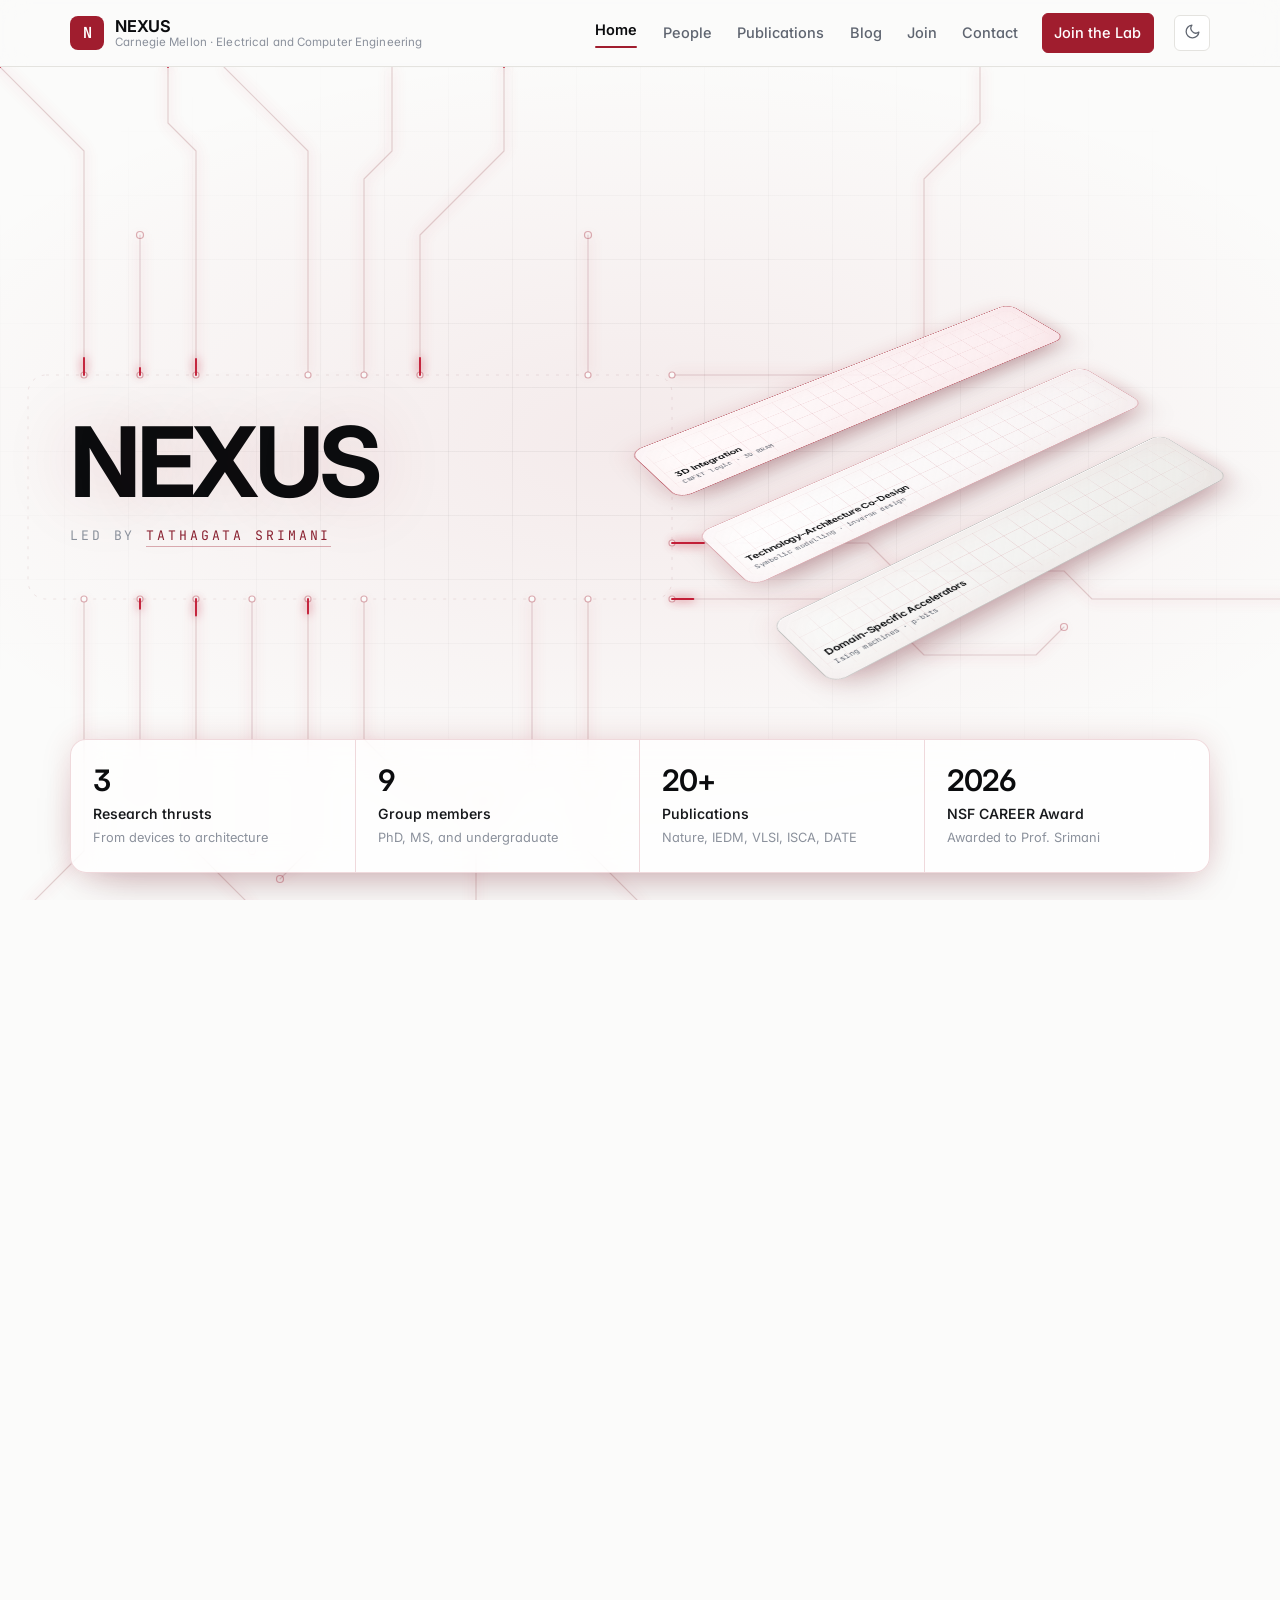
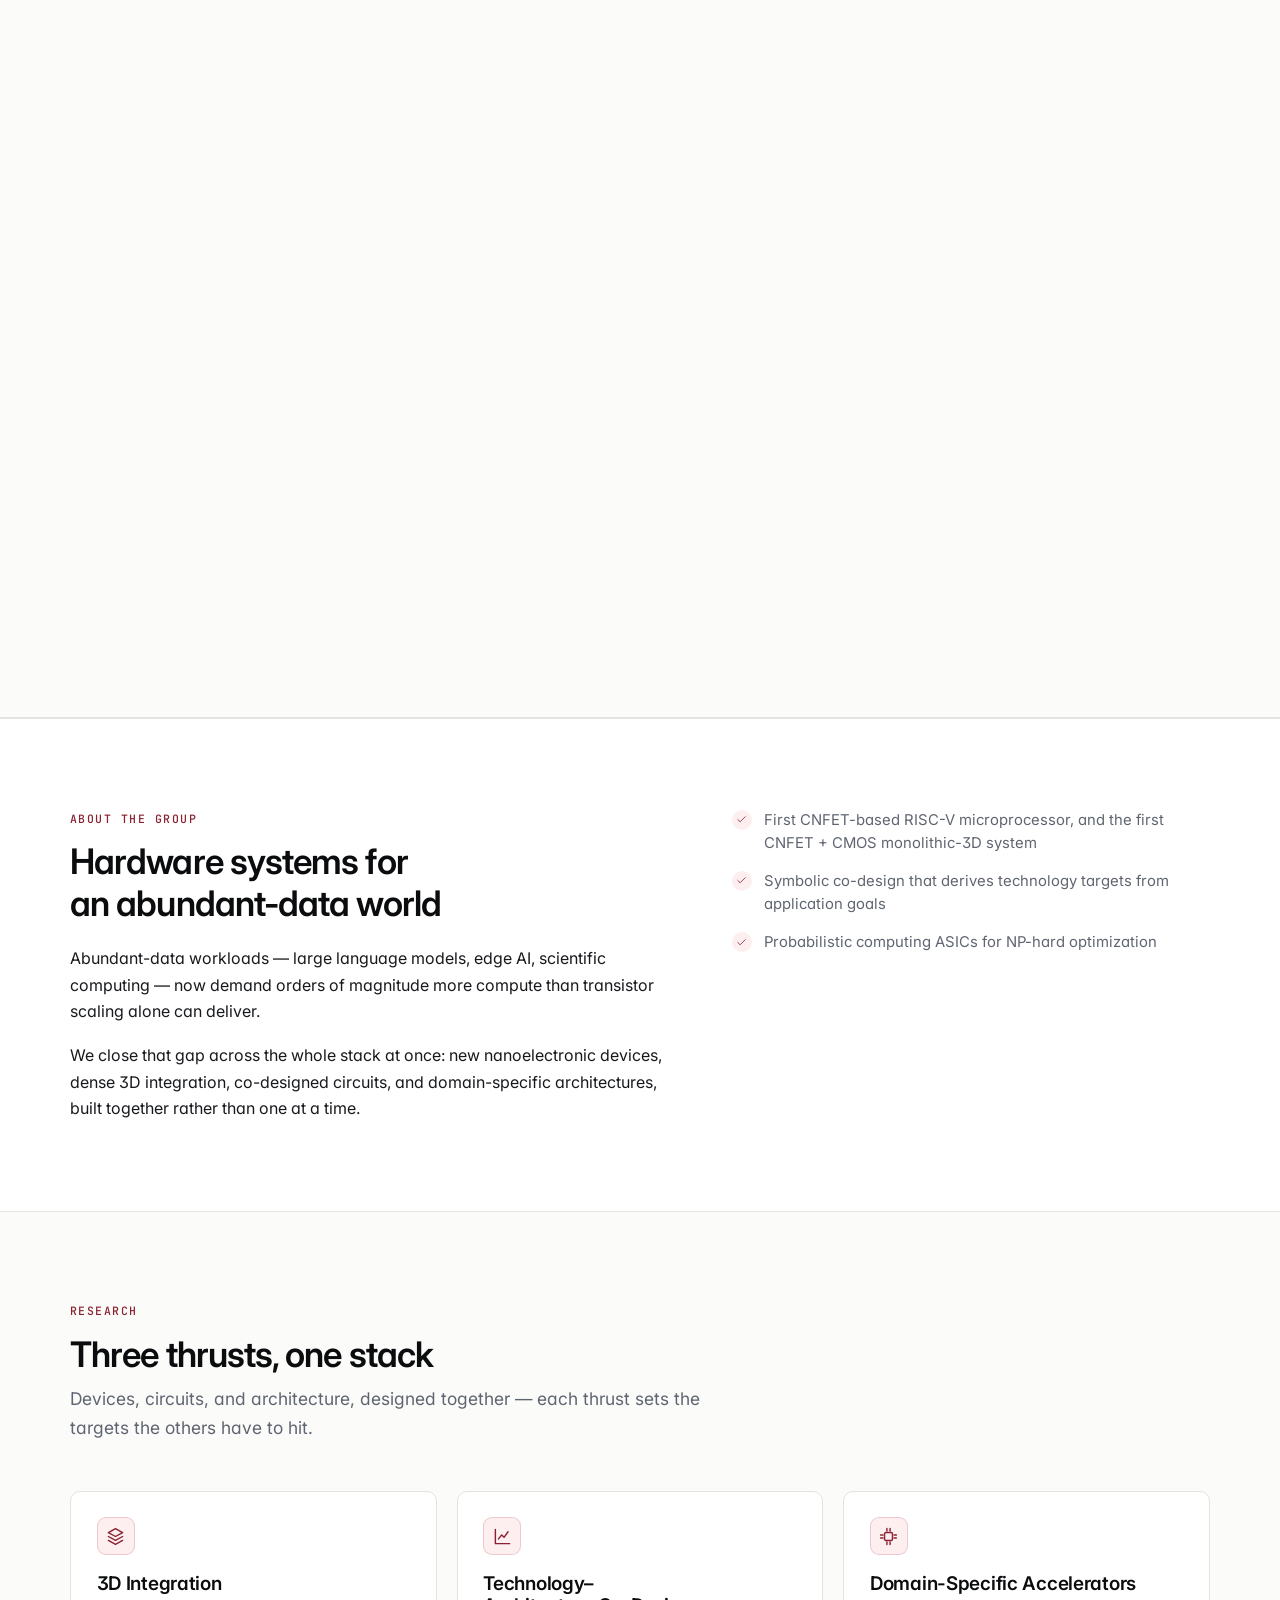
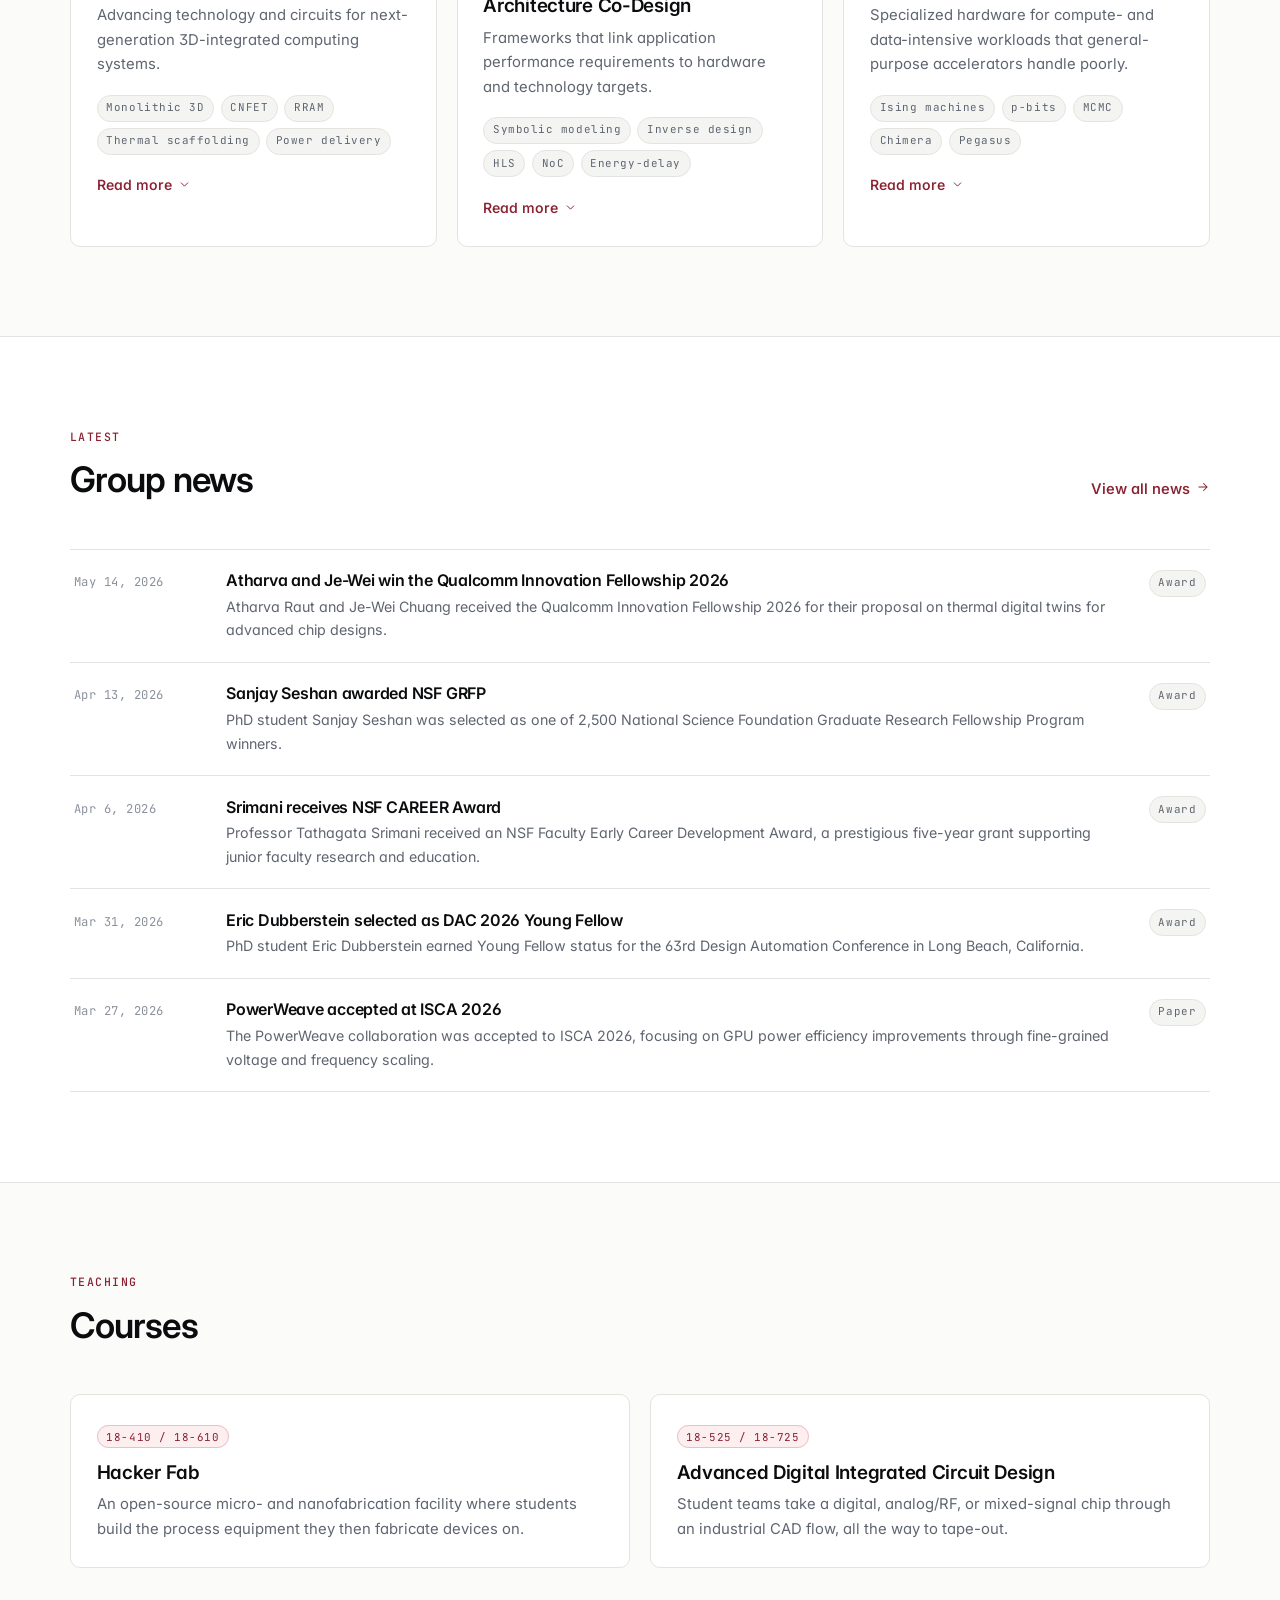
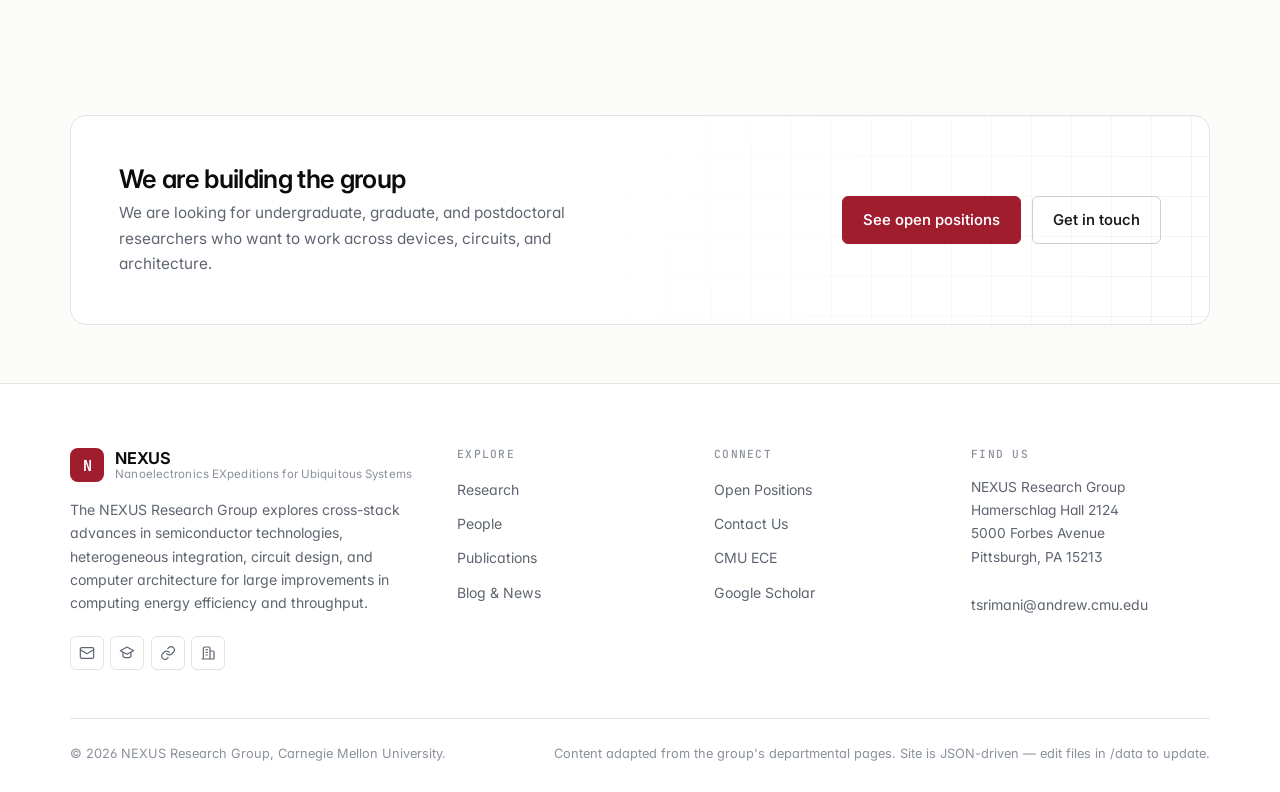
==== commit 7fb5bbb7: "More minor changes." ====
--- a/index.html
+++ b/index.html
@@ -13,7 +13,7 @@
 <link rel="preconnect" href="https://fonts.googleapis.com">
 <link rel="preconnect" href="https://fonts.gstatic.com" crossorigin>
 <link href="https://fonts.googleapis.com/css2?family=Inter:wght@400;500;600;700&family=JetBrains+Mono:wght@400;500;600&display=swap" rel="stylesheet">
-<link rel="stylesheet" href="assets/css/style.css">
+<link rel="stylesheet" href="assets/css/style.css?v=202608292055">
 <script>
   /* Apply the stored theme before first paint to avoid a flash. */
   (function () {
@@ -29,6 +29,6 @@
 <header class="site-header"></header>
 <main id="main"></main>
 <footer class="site-footer"></footer>
-<script src="assets/js/main.js"></script>
+<script src="assets/js/main.js?v=202608292055"></script>
 </body>
 </html>
--- a/assets/css/style.css
+++ b/assets/css/style.css
@@ -40,6 +40,7 @@
   --font-sans: "Inter", -apple-system, BlinkMacSystemFont, "Segoe UI", Roboto, Helvetica, Arial, sans-serif;
   --font-mono: "JetBrains Mono", ui-monospace, SFMono-Regular, "SF Mono", Menlo, Consolas, monospace;
 
+  --header-h: 66px;
   --wrap: 1140px;
   --wrap-narrow: 760px;
   --radius-sm: 6px;
@@ -49,45 +50,32 @@
   --step: 1.6rem;
   --section-y: clamp(3.75rem, 7vw, 6.5rem);
   --ease: cubic-bezier(.22, .61, .36, 1);
-}
-
-/* ---------- Design tokens : dark ---------- */
-@media (prefers-color-scheme: dark) {
-  :root:not([data-theme="light"]) {
-    color-scheme: dark;
-
-    --bg:            #0d0f12;
-    --bg-alt:        #121519;
-    --surface:       #14181d;
-    --surface-2:     #191e24;
-    --surface-3:     #212831;
-
-    --text:          #e4e7ec;
-    --text-strong:   #f5f7fa;
-    --muted:         #99a1af;
-    --faint:         #6f7885;
-
-    --border:        #242a33;
-    --border-strong: #333b46;
-
-    --accent:        #f2586f;
-    --accent-hover:  #ff7186;
-    --accent-soft:   #2a1519;
-    --accent-text:   #14080a;
-    --accent-quiet:  #f2586f;
-
-    --ok:            #4bd394;
-    --ok-soft:       #11241b;
-
-    --shadow-sm: 0 1px 2px rgba(0, 0, 0, .5);
-    --shadow-md: 0 4px 18px rgba(0, 0, 0, .55);
-    --shadow-lg: 0 20px 55px rgba(0, 0, 0, .6);
-
-    --header-bg: rgba(13, 15, 18, .82);
-    --grid-line: rgba(255, 255, 255, .045);
-  }
-}
-
+
+  /* Hero circuit field + stack */
+  --hero-wash:     rgba(160, 29, 46, .075);
+  --circuit:       rgba(122, 32, 46, .19);
+  --circuit-hot:   rgba(160, 29, 46, .72);
+  --circuit-glow:  rgba(190, 40, 62, .30);
+  --circuit-pulse: #c31f38;
+  --pad:           rgba(160, 29, 46, .34);
+  --tier-face:      linear-gradient(135deg, rgba(255, 255, 255, .95), rgba(246, 241, 242, .72));
+  --tier-face-hot:  linear-gradient(135deg, rgba(255, 252, 252, .96), rgba(252, 234, 237, .78));
+  --tier-face-base: linear-gradient(135deg, rgba(250, 250, 249, .95), rgba(233, 232, 229, .78));
+  --tier-edge:      rgba(160, 29, 46, .34);
+  --tier-edge-hot:  rgba(160, 29, 46, .62);
+  --tier-edge-base: rgba(23, 25, 28, .20);
+  --tier-glow:     rgba(160, 29, 46, .13);
+  --tier-glow-hot: rgba(160, 29, 46, .22);
+  --tier-inner:    rgba(160, 29, 46, .05);
+  --tier-shadow:   rgba(90, 20, 32, .38);
+  --tier-sheen:    rgba(255, 255, 255, .9);
+  --tier-grid:     rgba(160, 29, 46, .10);
+  --stat-face:     rgba(255, 255, 255, .74);
+  --stat-edge:     rgba(160, 29, 46, .16);
+  --word-glow:     rgba(160, 29, 46, .17);
+}
+
+/* ---------- Design tokens : dark (opt-in via the toggle — light is the default) ---------- */
 :root[data-theme="dark"] {
   color-scheme: dark;
 
@@ -120,6 +108,29 @@
 
   --header-bg: rgba(13, 15, 18, .82);
   --grid-line: rgba(255, 255, 255, .045);
+
+  /* Hero circuit field + stack */
+  --hero-wash:     rgba(242, 88, 111, .10);
+  --circuit:       rgba(242, 88, 111, .22);
+  --circuit-hot:   rgba(255, 126, 145, .78);
+  --circuit-glow:  rgba(242, 88, 111, .42);
+  --circuit-pulse: #ff8497;
+  --pad:           rgba(242, 88, 111, .42);
+  --tier-face:      linear-gradient(135deg, rgba(32, 38, 46, .92), rgba(19, 23, 28, .58));
+  --tier-face-hot:  linear-gradient(135deg, rgba(46, 30, 36, .94), rgba(24, 18, 22, .62));
+  --tier-face-base: linear-gradient(135deg, rgba(26, 30, 36, .92), rgba(15, 18, 22, .6));
+  --tier-edge:      rgba(242, 88, 111, .34);
+  --tier-edge-hot:  rgba(242, 88, 111, .7);
+  --tier-edge-base: rgba(180, 190, 205, .22);
+  --tier-glow:     rgba(242, 88, 111, .18);
+  --tier-glow-hot: rgba(242, 88, 111, .34);
+  --tier-inner:    rgba(242, 88, 111, .07);
+  --tier-shadow:   rgba(0, 0, 0, .55);
+  --tier-sheen:    rgba(255, 255, 255, .10);
+  --tier-grid:     rgba(242, 88, 111, .13);
+  --stat-face:     rgba(20, 24, 29, .66);
+  --stat-edge:     rgba(242, 88, 111, .20);
+  --word-glow:     rgba(242, 88, 111, .30);
 }
 
 /* ---------- Reset ---------- */
@@ -274,10 +285,6 @@
 .theme-toggle .icon-sun { display: none; }
 :root[data-theme="dark"] .theme-toggle .icon-sun { display: block; }
 :root[data-theme="dark"] .theme-toggle .icon-moon { display: none; }
-@media (prefers-color-scheme: dark) {
-  :root:not([data-theme="light"]) .theme-toggle .icon-sun { display: block; }
-  :root:not([data-theme="light"]) .theme-toggle .icon-moon { display: none; }
-}
 
 .nav-toggle { display: none; width: 36px; height: 36px; place-items: center; border: 1px solid var(--border); border-radius: var(--radius-sm); background: var(--surface); color: var(--text); cursor: pointer; }
 .nav-toggle svg { width: 18px; height: 18px; }
@@ -315,65 +322,273 @@
 .page-head h1 { font-size: clamp(1.95rem, 4vw, 2.85rem); margin-bottom: .65rem; }
 .page-head .lead { max-width: 66ch; }
 
-/* ---------- Hero ---------- */
-.hero {
+/* ---------- Hero : wordmark left, research stack right, magnified on scroll ---------- */
+.hero { position: relative; border-bottom: 1px solid var(--border); }
+.hero-rail { height: 250vh; }
+
+.hero-scene {
+  position: sticky; top: var(--header-h, 66px);
+  height: calc(100vh - var(--header-h, 66px));
+  height: calc(100svh - var(--header-h, 66px));
+  overflow: hidden;
+  isolation: isolate;
+  display: grid; align-items: center;
+  --s0: .88;                                  /* stack size at rest, in the side slot */
+  --zoom: .40;                                /* how much it grows once centred */
+  background: radial-gradient(ellipse 85% 65% at 50% 45%, var(--hero-wash), transparent 72%), var(--bg);
+}
+.hero-scene::before {
+  content: ""; position: absolute; inset: 0; pointer-events: none; z-index: 0;
+  background-image: linear-gradient(var(--grid-line) 1px, transparent 1px), linear-gradient(90deg, var(--grid-line) 1px, transparent 1px);
+  background-size: 64px 64px;
+  mask-image: radial-gradient(ellipse 78% 68% at 50% 45%, #000 12%, transparent 78%);
+  -webkit-mask-image: radial-gradient(ellipse 78% 68% at 50% 45%, #000 12%, transparent 78%);
+}
+
+/* Circuit field — traces are generated in JS to match the scene's exact box. */
+.hero-circuit {
+  position: absolute; inset: 0; z-index: 1; pointer-events: none;
+  opacity: calc((.6 - var(--p, 0)) / .45);      /* gone by the time the stack lands */
+}
+.hero-circuit svg { display: block; width: 100%; height: 100%; }
+.hero-circuit path, .hero-circuit circle, .hero-circuit rect { vector-effect: non-scaling-stroke; }
+
+.nx-lines path { fill: none; stroke: var(--circuit); stroke-width: 1.15; stroke-linecap: round; stroke-linejoin: round; }
+.nx-glow { filter: blur(7px); opacity: .7; }
+.nx-glow path { fill: none; stroke: var(--circuit-glow); stroke-width: 2.4; stroke-linecap: round; stroke-linejoin: round; }
+.nx-pads circle { fill: var(--bg); stroke: var(--pad); stroke-width: 1.2; }
+.nx-pads circle.is-via { fill: none; }
+.nx-die { fill: none; stroke: var(--circuit); stroke-width: 1; stroke-dasharray: 3 7; opacity: .55; }
+.nx-pulses path {
+  fill: none; stroke: var(--circuit-pulse); stroke-width: 1.9; stroke-linecap: round;
+  stroke-dasharray: 5 95;
+  animation: nx-flow 7s linear infinite;
+  filter: drop-shadow(0 0 5px var(--circuit-pulse));
+}
+@keyframes nx-flow { from { stroke-dashoffset: 100; } to { stroke-dashoffset: 0; } }
+
+/* Second copy of the field, unmasked only around the cursor. */
+.hero-circuit--live {
+  opacity: 0;
+  transition: opacity .4s var(--ease);
+  mask-image: radial-gradient(circle at var(--mx, 50%) var(--my, 50%), #000 0, #000 90px, transparent 300px);
+  -webkit-mask-image: radial-gradient(circle at var(--mx, 50%) var(--my, 50%), #000 0, #000 90px, transparent 300px);
+}
+.hero[data-pointer="true"] .hero-circuit--live { opacity: 1; }
+.hero[data-zoom="true"] .hero-circuit--live { opacity: 0; }
+.hero-circuit--live .nx-lines path { stroke: var(--circuit-hot); stroke-width: 1.4; }
+.hero-circuit--live .nx-glow { opacity: 1; }
+.hero-circuit--live .nx-pads circle { stroke: var(--circuit-hot); }
+
+/* Two columns: copy (and, once magnified, the project panel) left; the stack right. */
+.hero-inner {
+  position: relative; z-index: 3;
+  width: min(100% - 2.5rem, var(--wrap));
+  margin-inline: auto;
+  display: grid;
+  grid-template-columns: minmax(0, 1fr) minmax(0, 1fr);
+  align-items: center;
+  gap: clamp(1.5rem, 3vw, 2.5rem);
+}
+.hero-copy { grid-area: 1 / 1; }
+.hero-stack-wrap { grid-area: 1 / 2; }
+
+/* Wordmark */
+.hero-copy {
+  transform: translate3d(calc(var(--p, 0) * -7vw), 0, 0);
+  opacity: calc(1 - var(--p, 0) * 2.1);
+}
+.hero[data-zoom="true"] .hero-copy { pointer-events: none; }
+.hero-word { margin: 0; line-height: .86; }
+.hero-letters { display: flex; }
+.hero-letter {
+  display: block;
+  font-size: clamp(2.9rem, 7.6vw, 6.4rem);
+  font-weight: 700;
+  letter-spacing: -.045em;
+  color: var(--text-strong);
+  text-shadow: 0 0 70px var(--word-glow);
+}
+.hero-letters .hero-letter:last-child { margin-right: -.045em; }
+.hero-sub {
+  margin: clamp(.9rem, 2vw, 1.35rem) 0 0;
+  font-family: var(--font-mono);
+  font-size: clamp(.68rem, 1.25vw, .82rem);
+  letter-spacing: .22em;
+  text-transform: uppercase;
+  color: var(--faint);
+}
+.hero-sub a {
+  color: var(--accent-quiet); text-decoration: none;
+  border-bottom: 1px solid color-mix(in srgb, var(--accent) 35%, transparent);
+  padding-bottom: 2px;
+}
+.hero-sub a:hover { color: var(--accent-hover); border-bottom-color: var(--accent-hover); }
+
+/* The stack slides to the centre of the scene and grows as the rail scrolls. */
+.hero-stack-wrap {
+  position: relative; z-index: 1;
+  perspective: 1600px;
+  transform: translate3d(calc(var(--p, 0) * -50%), 0, 0) scale(calc(var(--s0, .88) + var(--p, 0) * var(--zoom, .4)));
+}
+.hero-stack {
+  display: grid;
+  gap: clamp(16px, 2.4vw, 32px);
+  transform-style: preserve-3d;
+  transform: rotateX(calc(54deg + var(--tilt-y, 0deg))) rotateZ(calc(-38deg + var(--tilt-x, 0deg)));
+}
+.hero-tier {
   position: relative;
-  padding-block: clamp(3.5rem, 8vw, 6.5rem) clamp(3rem, 6vw, 5rem);
-  overflow: hidden;
-  border-bottom: 1px solid var(--border);
-}
-.hero::before {
-  content: ""; position: absolute; inset: 0; pointer-events: none;
-  background-image: linear-gradient(var(--grid-line) 1px, transparent 1px), linear-gradient(90deg, var(--grid-line) 1px, transparent 1px);
-  background-size: 56px 56px;
-  mask-image: radial-gradient(ellipse 80% 70% at 70% 30%, #000 20%, transparent 78%);
-  -webkit-mask-image: radial-gradient(ellipse 80% 70% at 70% 30%, #000 20%, transparent 78%);
-}
-.hero-grid {
-  position: relative;
-  display: grid; grid-template-columns: minmax(0, 1.05fr) minmax(0, .95fr);
-  gap: clamp(2rem, 5vw, 4rem); align-items: center;
-}
-.hero h1 { margin-bottom: 1.1rem; }
-.hero .lead { font-size: 1.13rem; max-width: 54ch; }
-.hero-actions { display: flex; flex-wrap: wrap; gap: .7rem; margin-top: 1.9rem; }
-@media (max-width: 900px) { .hero-grid { grid-template-columns: 1fr; } }
-
-/* Hero stack graphic (pure CSS, theme-aware) */
-.stack-figure { display: flex; flex-direction: column; align-items: center; gap: 1rem; }
-.stack {
-  --tilt: 58deg;
-  display: grid; gap: 14px;
-  width: min(100%, 400px);
-  transform: perspective(1200px) rotateX(52deg) rotateZ(-38deg);
-  transform-style: preserve-3d;
-}
-.stack-layer {
-  position: relative;
-  border: 1px solid var(--border-strong);
-  border-radius: 8px;
-  background: var(--surface);
-  box-shadow: var(--shadow-md);
-  padding: 1.05rem 1.15rem;
-  display: flex; flex-direction: column; gap: .1rem;
-  transition: transform .35s var(--ease), box-shadow .35s var(--ease), border-color .35s var(--ease);
-}
-.stack-layer::after {
-  content: ""; position: absolute; inset: 6px;
-  border-radius: 5px;
-  background-image: linear-gradient(var(--grid-line) 1px, transparent 1px), linear-gradient(90deg, var(--grid-line) 1px, transparent 1px);
-  background-size: 18px 18px;
-  opacity: .9; pointer-events: none;
-}
-.stack-layer:nth-child(1) { border-color: color-mix(in srgb, var(--accent) 45%, var(--border-strong)); }
-.stack:hover .stack-layer { box-shadow: var(--shadow-lg); }
-.stack:hover .stack-layer:nth-child(1) { transform: translateZ(26px); }
-.stack:hover .stack-layer:nth-child(2) { transform: translateZ(13px); }
-.stack-label { font-weight: 600; font-size: .9rem; color: var(--text-strong); letter-spacing: -.01em; position: relative; z-index: 1; }
-.stack-sub { font-family: var(--font-mono); font-size: .7rem; color: var(--muted); letter-spacing: .04em; position: relative; z-index: 1; }
-.stack-caption { font-family: var(--font-mono); font-size: .72rem; letter-spacing: .08em; text-transform: uppercase; color: var(--faint); text-align: center; margin-top: 1.5rem; }
-@media (max-width: 900px) { .stack { transform: perspective(1200px) rotateX(38deg) rotateZ(-26deg); margin-block: 1.5rem; } }
-@media (max-width: 560px) { .stack { transform: none; width: 100%; } .stack-layer::after { opacity: .5; } }
+  display: flex; flex-direction: column; justify-content: flex-end; gap: .1rem;
+  height: clamp(74px, 8.6vw, 112px);
+  padding: 0 1.15rem .95rem;
+  text-align: left;
+  font: inherit;
+  cursor: pointer;
+  border-radius: 16px;
+  border: 1px solid var(--tier-edge);
+  background: var(--tier-face);
+  box-shadow:
+    0 26px 44px -18px var(--tier-shadow),
+    0 0 34px var(--tier-glow),
+    inset 0 1px 0 var(--tier-sheen),
+    inset 0 0 44px var(--tier-inner);
+  transform: translateZ(var(--z, 0));
+  transition: transform .4s var(--ease), box-shadow .4s var(--ease), border-color .3s var(--ease), opacity .3s var(--ease);
+}
+.hero-tier::after {
+  content: ""; position: absolute; inset: 10px; border-radius: 9px; pointer-events: none;
+  background-image: linear-gradient(var(--tier-grid) 1px, transparent 1px), linear-gradient(90deg, var(--tier-grid) 1px, transparent 1px);
+  background-size: 24px 24px;
+  mask-image: radial-gradient(ellipse 80% 80% at 50% 50%, #000 30%, transparent 100%);
+  -webkit-mask-image: radial-gradient(ellipse 80% 80% at 50% 50%, #000 30%, transparent 100%);
+}
+.hero-tier:nth-child(1) { --z: 54px; border-color: var(--tier-edge-hot); background: var(--tier-face-hot); }
+.hero-tier:nth-child(2) { --z: 27px; }
+.hero-tier:nth-child(3) { --z: 0px; border-color: var(--tier-edge-base); background: var(--tier-face-base); }
+
+.tier-label { position: relative; z-index: 1; font-size: clamp(.74rem, .95vw, .92rem); font-weight: 620; letter-spacing: -.01em; color: var(--text-strong); line-height: 1.2; }
+.tier-sub { position: relative; z-index: 1; font-family: var(--font-mono); font-size: clamp(.56rem, .7vw, .68rem); letter-spacing: .05em; color: var(--muted); }
+
+.hero-tier:hover, .hero-tier[data-active="true"], .hero-tier:focus-visible {
+  transform: translateZ(calc(var(--z, 0px) + 48px));
+  border-color: var(--tier-edge-hot);
+  box-shadow:
+    0 34px 56px -18px var(--tier-shadow),
+    0 0 60px var(--tier-glow-hot),
+    inset 0 1px 0 var(--tier-sheen),
+    inset 0 0 44px var(--tier-inner);
+}
+.hero-stack:hover .hero-tier:not(:hover) { opacity: .55; }
+
+/* Project panel — lower-right, clear of the tier labels on the plates' left edge. */
+.hero-panel {
+  position: absolute; z-index: 5;
+  right: max(1.25rem, calc(50% - var(--wrap) / 2));
+  bottom: clamp(1.5rem, 7vh, 3.25rem);
+  width: min(24rem, 38vw);
+  padding: 1.35rem 1.5rem;
+  border: 1px solid var(--stat-edge); border-radius: var(--radius-lg);
+  background: var(--stat-face);
+  box-shadow: 0 20px 50px -22px var(--tier-shadow);
+  backdrop-filter: blur(16px) saturate(150%);
+  -webkit-backdrop-filter: blur(16px) saturate(150%);
+  opacity: 0; pointer-events: none;
+  transform: translate3d(0, 12px, 0);
+  transition: opacity .35s var(--ease), transform .35s var(--ease);
+}
+.hero[data-zoom="true"] .hero-panel,
+.hero[data-tile] .hero-panel { opacity: 1; pointer-events: auto; transform: none; }
+/* A hovered tier wins the bottom of the scene from the stats strip. */
+.hero[data-tile] .stats.hero-stats { opacity: 0; pointer-events: none; }
+.hero-hint {
+  margin: 0; font-family: var(--font-mono); font-size: .72rem;
+  letter-spacing: .14em; text-transform: uppercase; color: var(--faint);
+}
+.hero[data-tile] .hero-hint { display: none; }
+.panel-eyebrow {
+  display: block; font-family: var(--font-mono); font-size: .68rem;
+  letter-spacing: .16em; text-transform: uppercase; color: var(--accent-quiet); margin-bottom: .5rem;
+}
+.panel-title { font-size: 1.22rem; margin: 0 0 .9rem; }
+.panel-list { list-style: none; margin: 0 0 1.1rem; padding: 0; display: grid; gap: .5rem; }
+.panel-list li {
+  position: relative; margin: 0; padding-left: 1.05rem;
+  font-size: .88rem; line-height: 1.5; color: var(--muted);
+}
+.panel-list li::before {
+  content: ""; position: absolute; left: 0; top: .55em;
+  width: 5px; height: 5px; border-radius: 50%; background: var(--accent);
+}
+
+/* Stats strip floating at the foot of the scene. */
+.stats.hero-stats {
+  position: absolute; z-index: 4;
+  left: 50%; bottom: clamp(1rem, 3vh, 2rem);
+  transform: translateX(-50%);
+  width: min(100% - 2.5rem, var(--wrap));
+  border-color: var(--stat-edge);
+  border-radius: var(--radius-lg);
+  background: var(--stat-face);
+  box-shadow: 0 20px 50px -22px var(--tier-shadow), 0 0 30px var(--tier-glow);
+  backdrop-filter: blur(16px) saturate(150%);
+  -webkit-backdrop-filter: blur(16px) saturate(150%);
+  opacity: calc(1 - var(--p, 0) * 2.4);
+}
+.hero[data-zoom="true"] .stats.hero-stats { pointer-events: none; }
+.stats.hero-stats .stat { border-right-color: var(--stat-edge); }
+@media (max-width: 1080px) {
+  .stats.hero-stats .stat { padding: 1.1rem 1.1rem; }
+  .stats.hero-stats .stat-value { font-size: 1.5rem; }
+  .stats.hero-stats .stat-detail { display: none; }
+}
+@media (max-height: 780px) {
+  .hero-scene { --s0: .8; --zoom: .26; }
+  .stats.hero-stats .stat { padding: .85rem 1.1rem; }
+  .stats.hero-stats .stat-detail { display: none; }
+}
+
+/* Flat fallback: no sticky scene, no scroll choreography, tap for projects. */
+@media (max-width: 900px), (prefers-reduced-motion: reduce) {
+  .hero-rail { height: auto; }
+  .hero-scene {
+    position: static; height: auto;
+    min-height: min(88vh, 780px);
+    padding-block: clamp(2.5rem, 7vh, 4rem) clamp(9rem, 22vh, 12rem);
+  }
+  .hero-inner { grid-template-columns: 1fr; gap: clamp(2rem, 6vw, 3rem); justify-items: start; }
+  .hero-copy { grid-area: auto; transform: none; opacity: 1; }
+  .hero-stack-wrap { grid-area: auto; width: 100%; transform: none; }
+  .hero-panel {
+    position: static; display: none;
+    width: min(100% - 2.5rem, var(--wrap)); margin-inline: auto;
+    opacity: 1; transform: none; pointer-events: auto;
+  }
+  .hero[data-tile] .hero-panel { display: block; }
+  .hero-panel .hero-hint { display: none; }
+  .stats.hero-stats { opacity: 1; }
+  .hero-tier { height: clamp(70px, 15vw, 104px); }
+  .hero-stack { transform: rotateX(48deg) rotateZ(-30deg); }
+  .tier-label { font-size: .82rem; }
+  .tier-sub { font-size: .62rem; }
+}
+@media (max-width: 620px) {
+  .hero-sub { letter-spacing: .16em; }
+  .stats.hero-stats .stat { padding: .9rem 1rem; }
+}
+/* The floating strip stays two-up even where the standalone one stacks. */
+@media (max-width: 460px) {
+  .stats.hero-stats { grid-template-columns: repeat(2, 1fr); }
+  .stats.hero-stats .stat { border-right: 1px solid var(--stat-edge); border-bottom: 0; }
+  .stats.hero-stats .stat:nth-child(2n) { border-right: 0; }
+  .stats.hero-stats .stat:nth-child(-n+2) { border-bottom: 1px solid var(--stat-edge); }
+  .stats.hero-stats .stat-value { font-size: 1.35rem; }
+}
+@media (max-width: 860px) { .stats.hero-stats .stat:nth-child(-n+2) { border-bottom-color: var(--stat-edge); } }
+@media (prefers-reduced-motion: reduce) {
+  .nx-pulses path { animation: none !important; }
+  .nx-pulses { display: none; }
+}
 
 /* ---------- Stats strip ---------- */
 .stats {
@@ -726,7 +941,6 @@
 .map-frame { border: 1px solid var(--border); border-radius: var(--radius); overflow: hidden; background: var(--surface-2); }
 .map-frame iframe { width: 100%; height: 340px; border: 0; display: block; filter: none; }
 :root[data-theme="dark"] .map-frame iframe { filter: invert(.9) hue-rotate(180deg) saturate(.7) brightness(.95); }
-@media (prefers-color-scheme: dark) { :root:not([data-theme="light"]) .map-frame iframe { filter: invert(.9) hue-rotate(180deg) saturate(.7) brightness(.95); } }
 .map-caption { display: flex; justify-content: space-between; align-items: center; gap: 1rem; flex-wrap: wrap; padding: .8rem 1rem; border-top: 1px solid var(--border); font-size: .85rem; color: var(--muted); background: var(--surface); }
 
 .enquiry-row { display: grid; grid-template-columns: 200px minmax(0, 1fr) auto; gap: 1.25rem; align-items: center; padding: 1.1rem .25rem; border-bottom: 1px solid var(--border); }
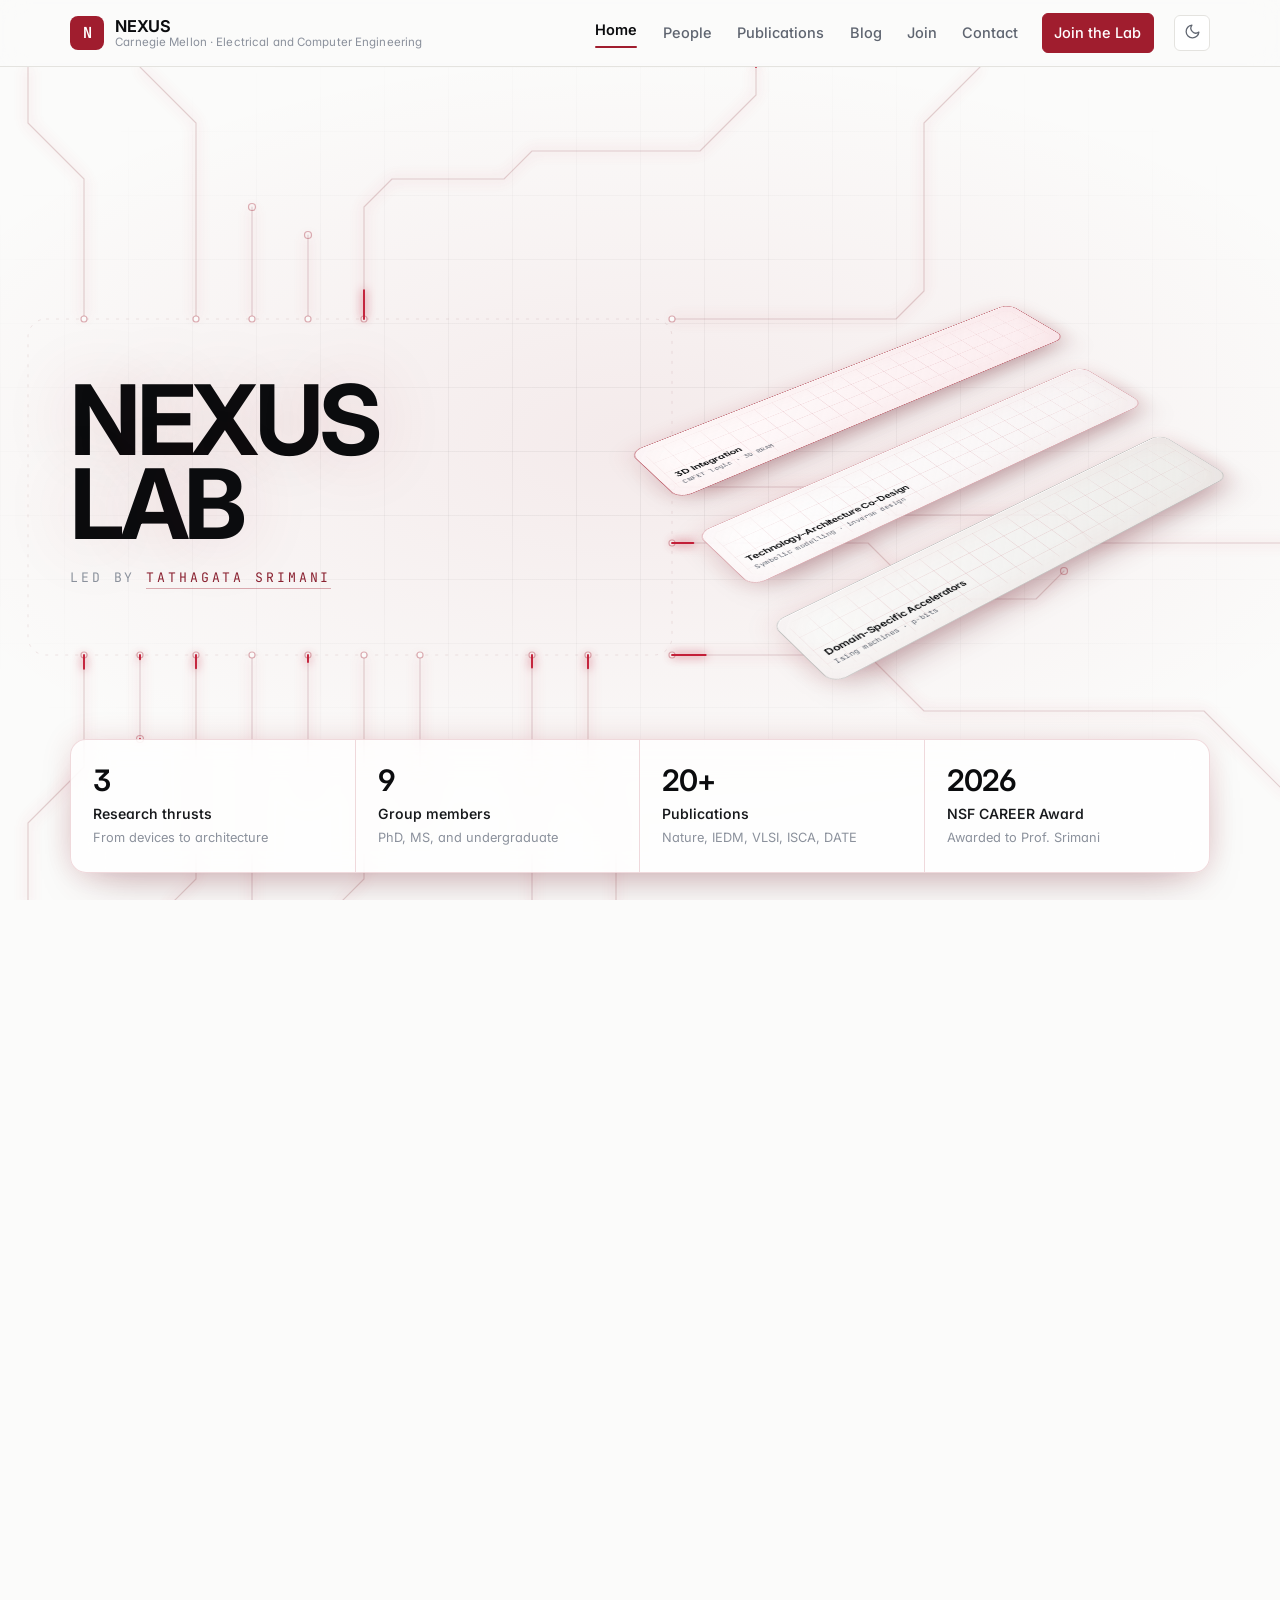
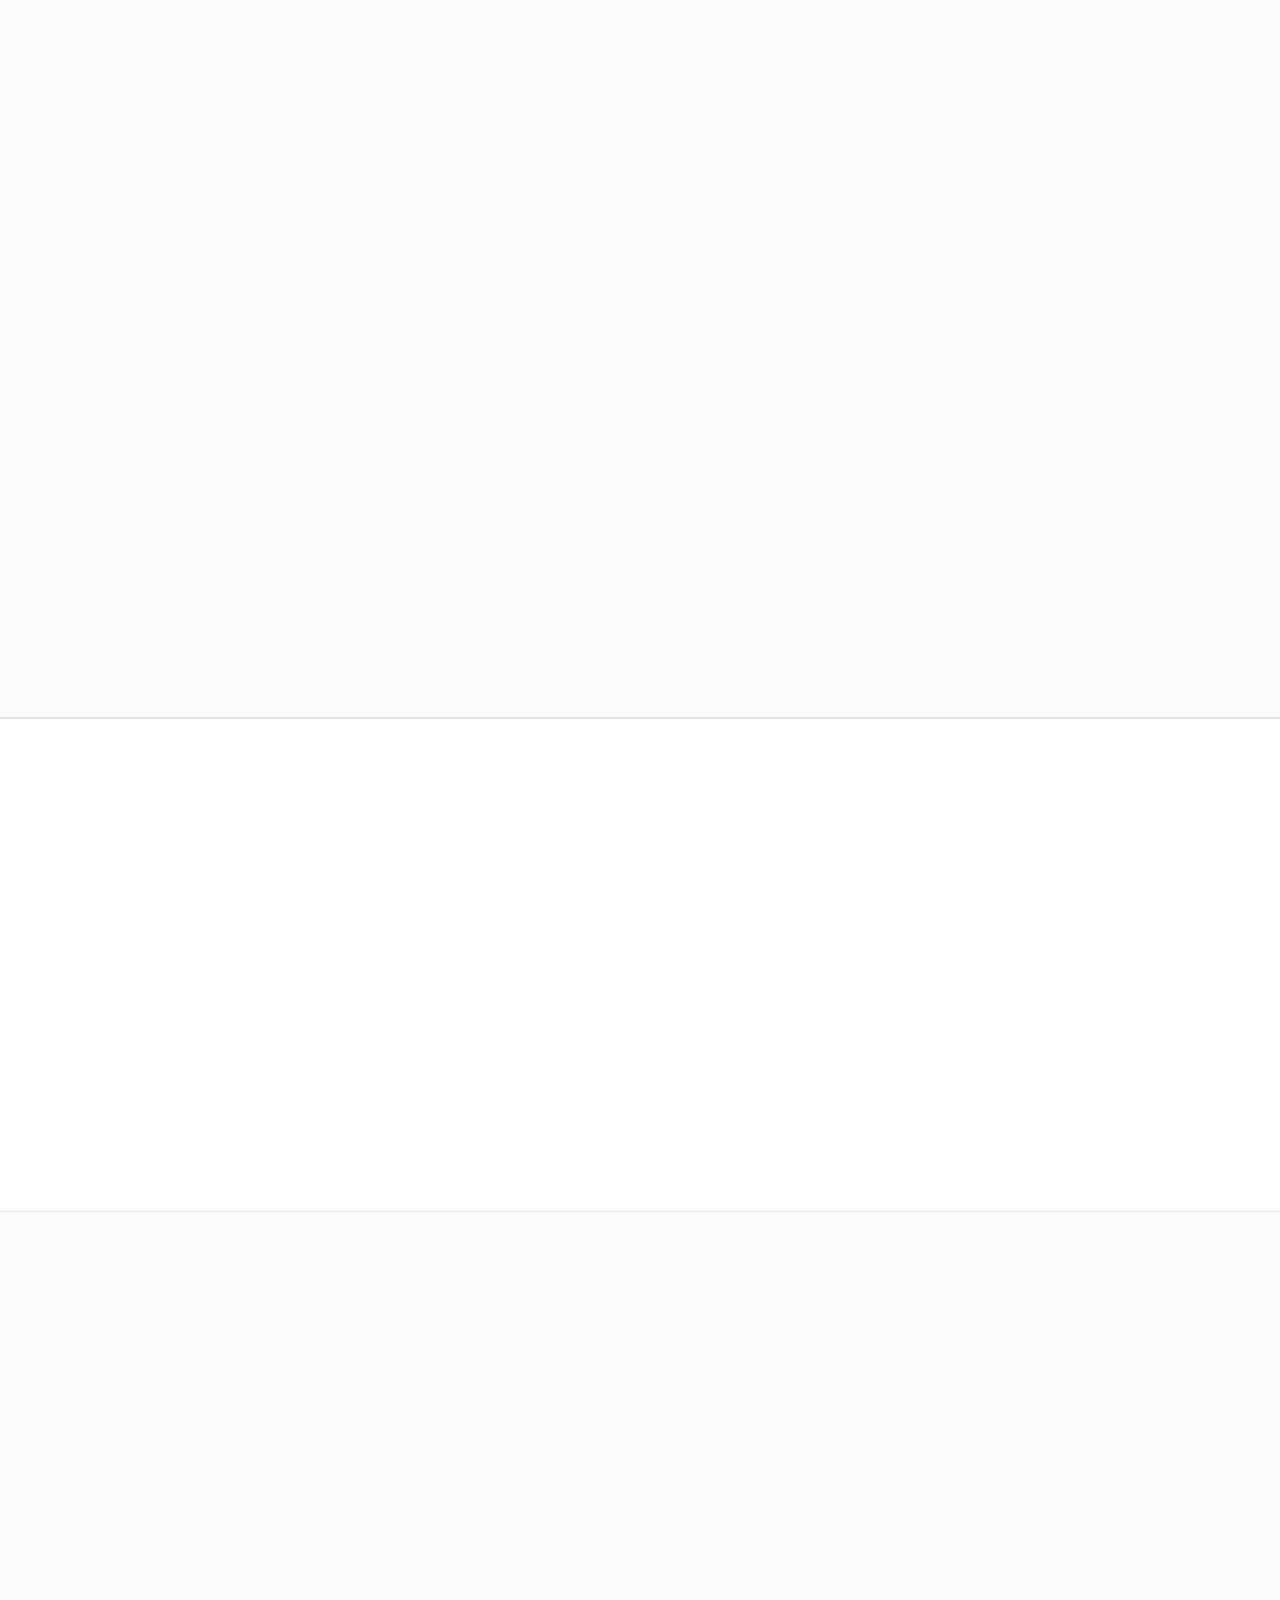
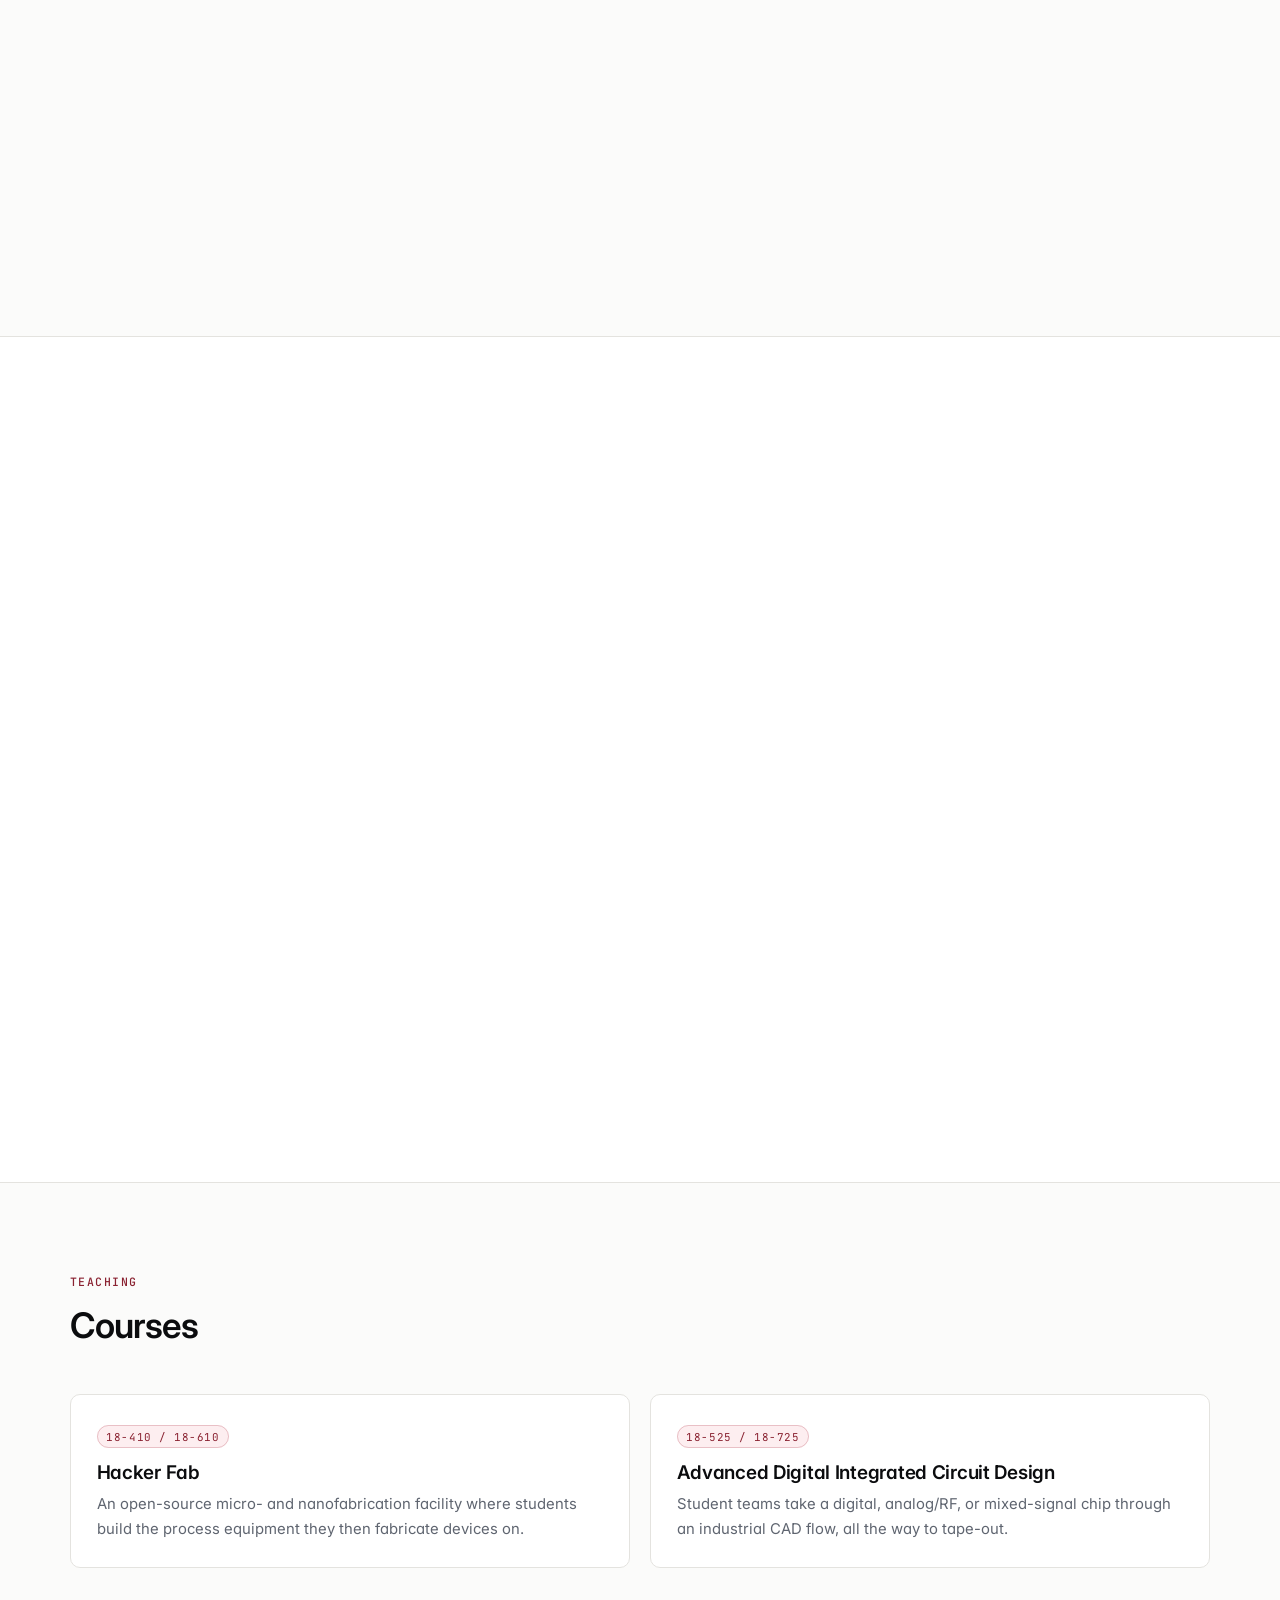
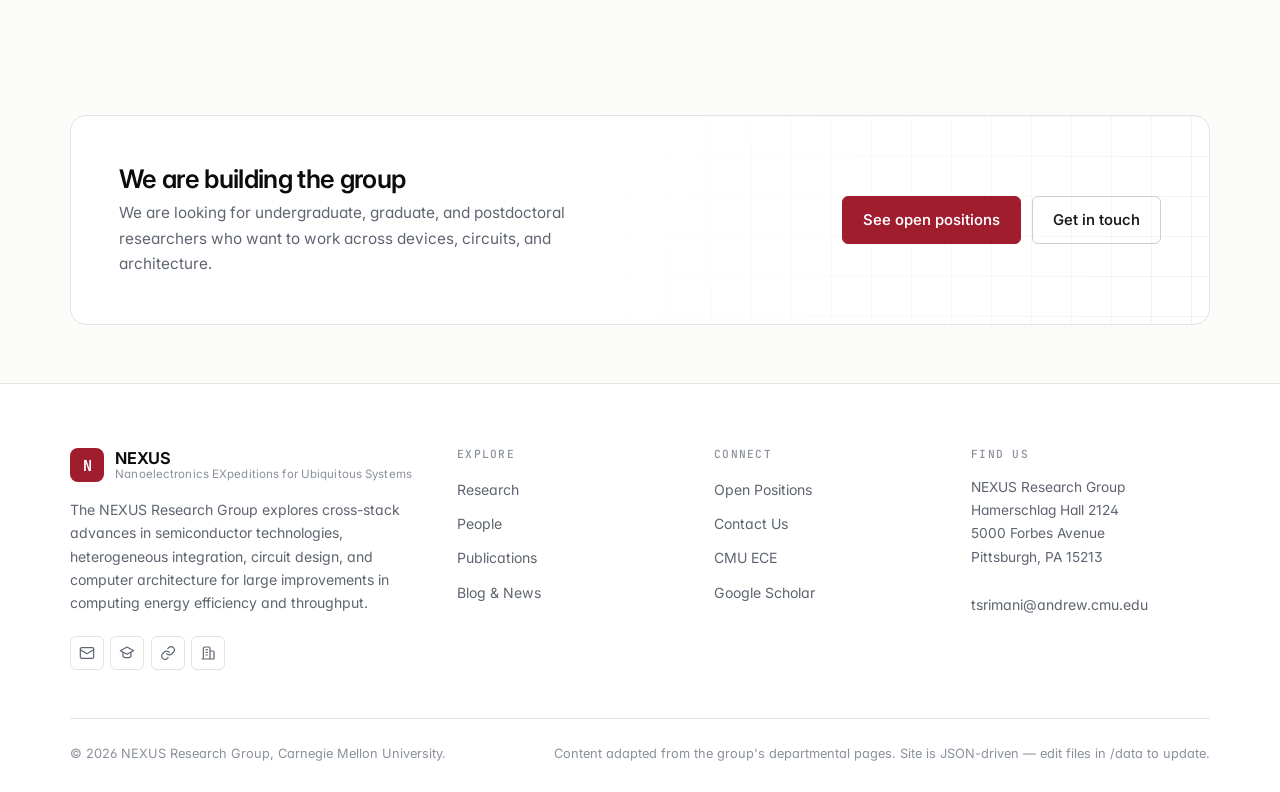
==== commit 6871a408: "Some changes." ====
--- a/index.html
+++ b/index.html
@@ -13,7 +13,7 @@
 <link rel="preconnect" href="https://fonts.googleapis.com">
 <link rel="preconnect" href="https://fonts.gstatic.com" crossorigin>
 <link href="https://fonts.googleapis.com/css2?family=Inter:wght@400;500;600;700&family=JetBrains+Mono:wght@400;500;600&display=swap" rel="stylesheet">
-<link rel="stylesheet" href="assets/css/style.css?v=202608292055">
+<link rel="stylesheet" href="assets/css/style.css?v=202608292105">
 <script>
   /* Apply the stored theme before first paint to avoid a flash. */
   (function () {
@@ -29,6 +29,6 @@
 <header class="site-header"></header>
 <main id="main"></main>
 <footer class="site-footer"></footer>
-<script src="assets/js/main.js?v=202608292055"></script>
+<script src="assets/js/main.js?v=202608292105"></script>
 </body>
 </html>
--- a/assets/css/style.css
+++ b/assets/css/style.css
@@ -400,7 +400,8 @@
 }
 .hero[data-zoom="true"] .hero-copy { pointer-events: none; }
 .hero-word { margin: 0; line-height: .86; }
-.hero-letters { display: flex; }
+.hero-letters { display: flex; flex-direction: column; align-items: flex-start; }
+.hero-line { display: flex; }
 .hero-letter {
   display: block;
   font-size: clamp(2.9rem, 7.6vw, 6.4rem);
@@ -409,7 +410,7 @@
   color: var(--text-strong);
   text-shadow: 0 0 70px var(--word-glow);
 }
-.hero-letters .hero-letter:last-child { margin-right: -.045em; }
+.hero-line .hero-letter:last-child { margin-right: -.045em; }
 .hero-sub {
   margin: clamp(.9rem, 2vw, 1.35rem) 0 0;
   font-family: var(--font-mono);
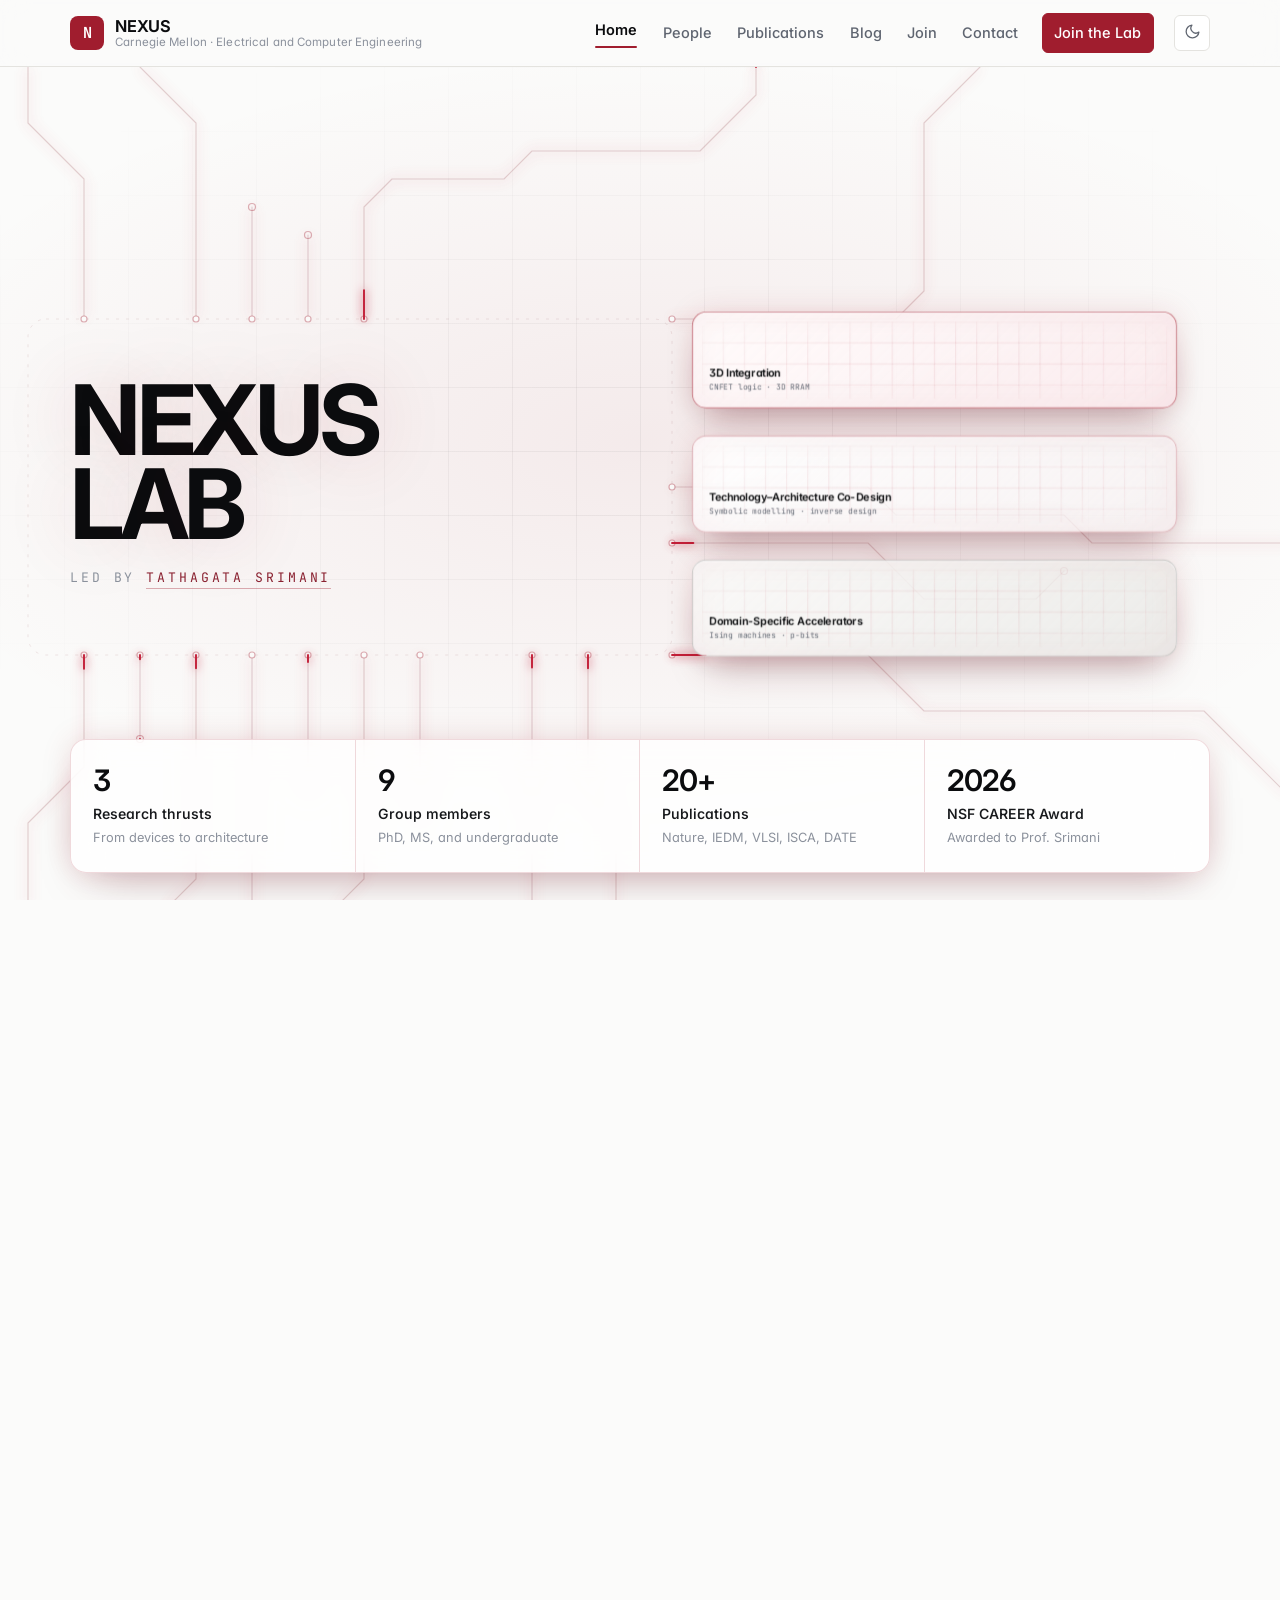
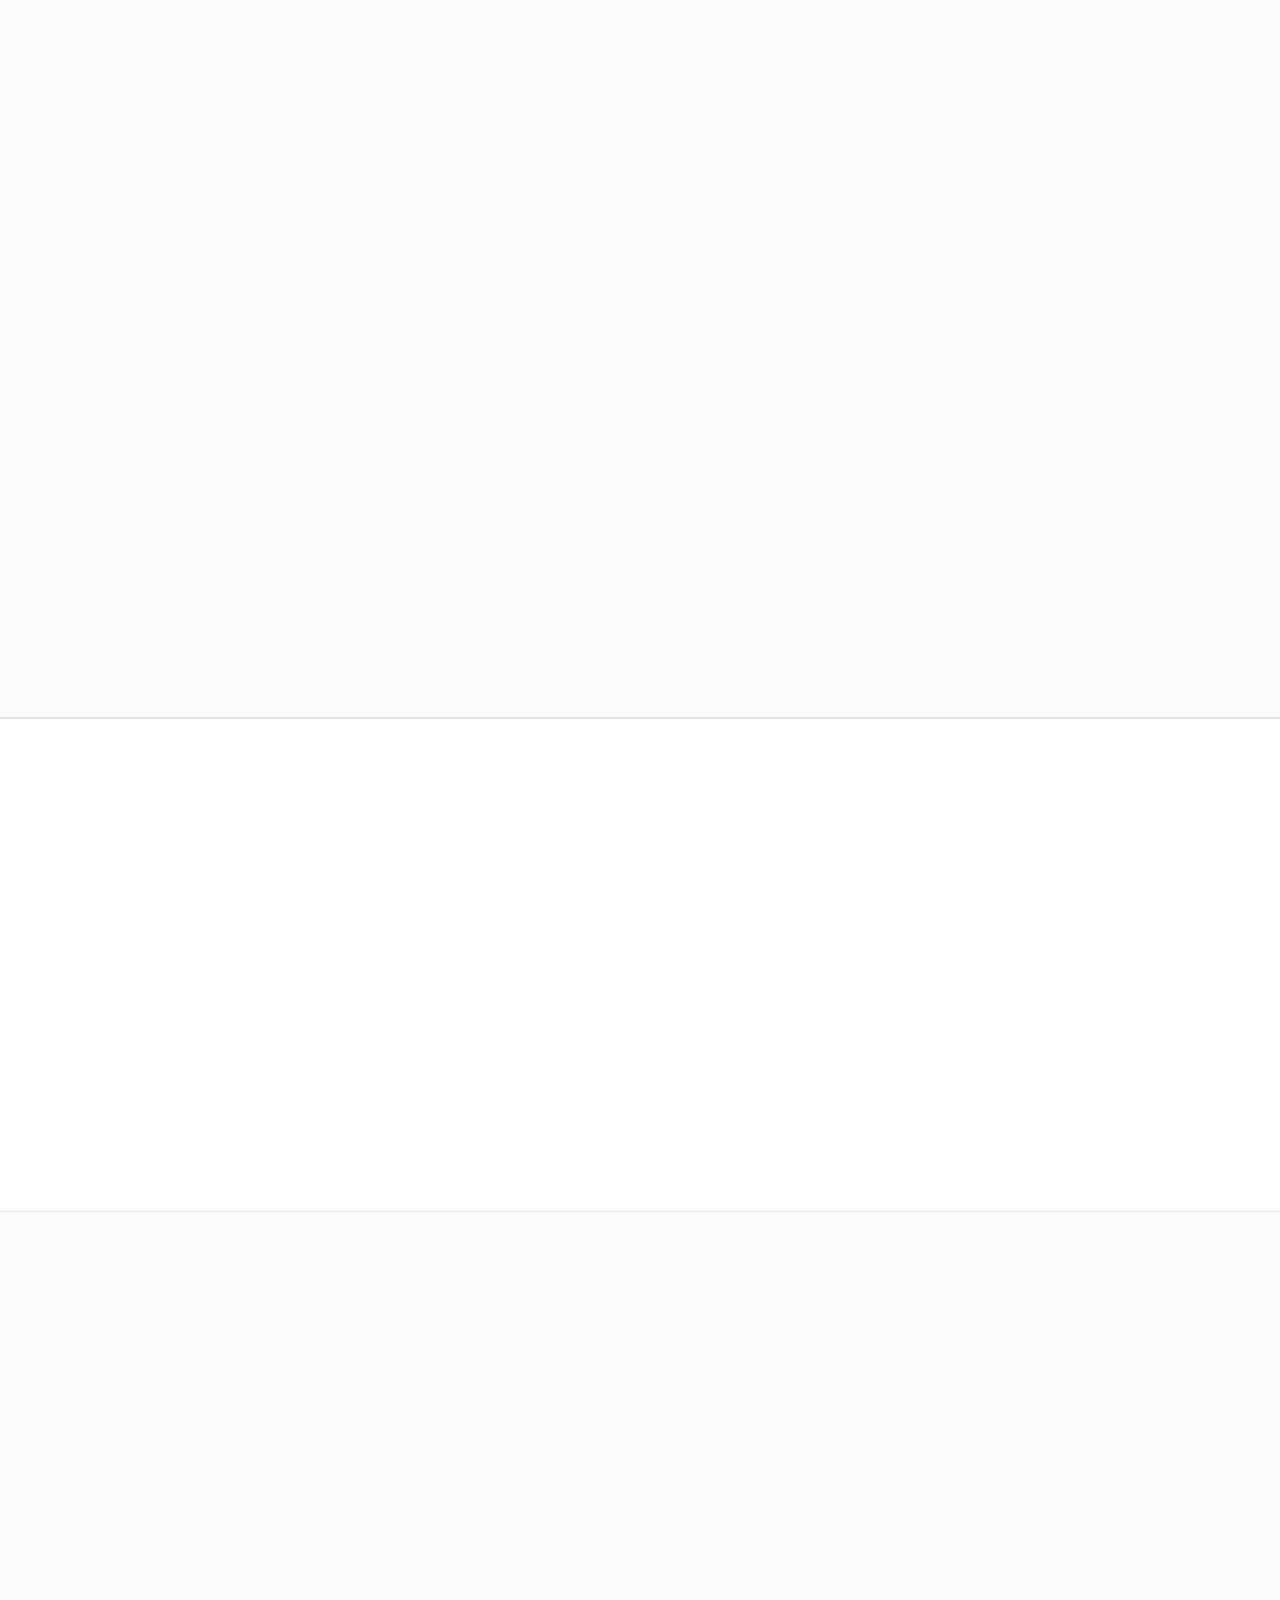
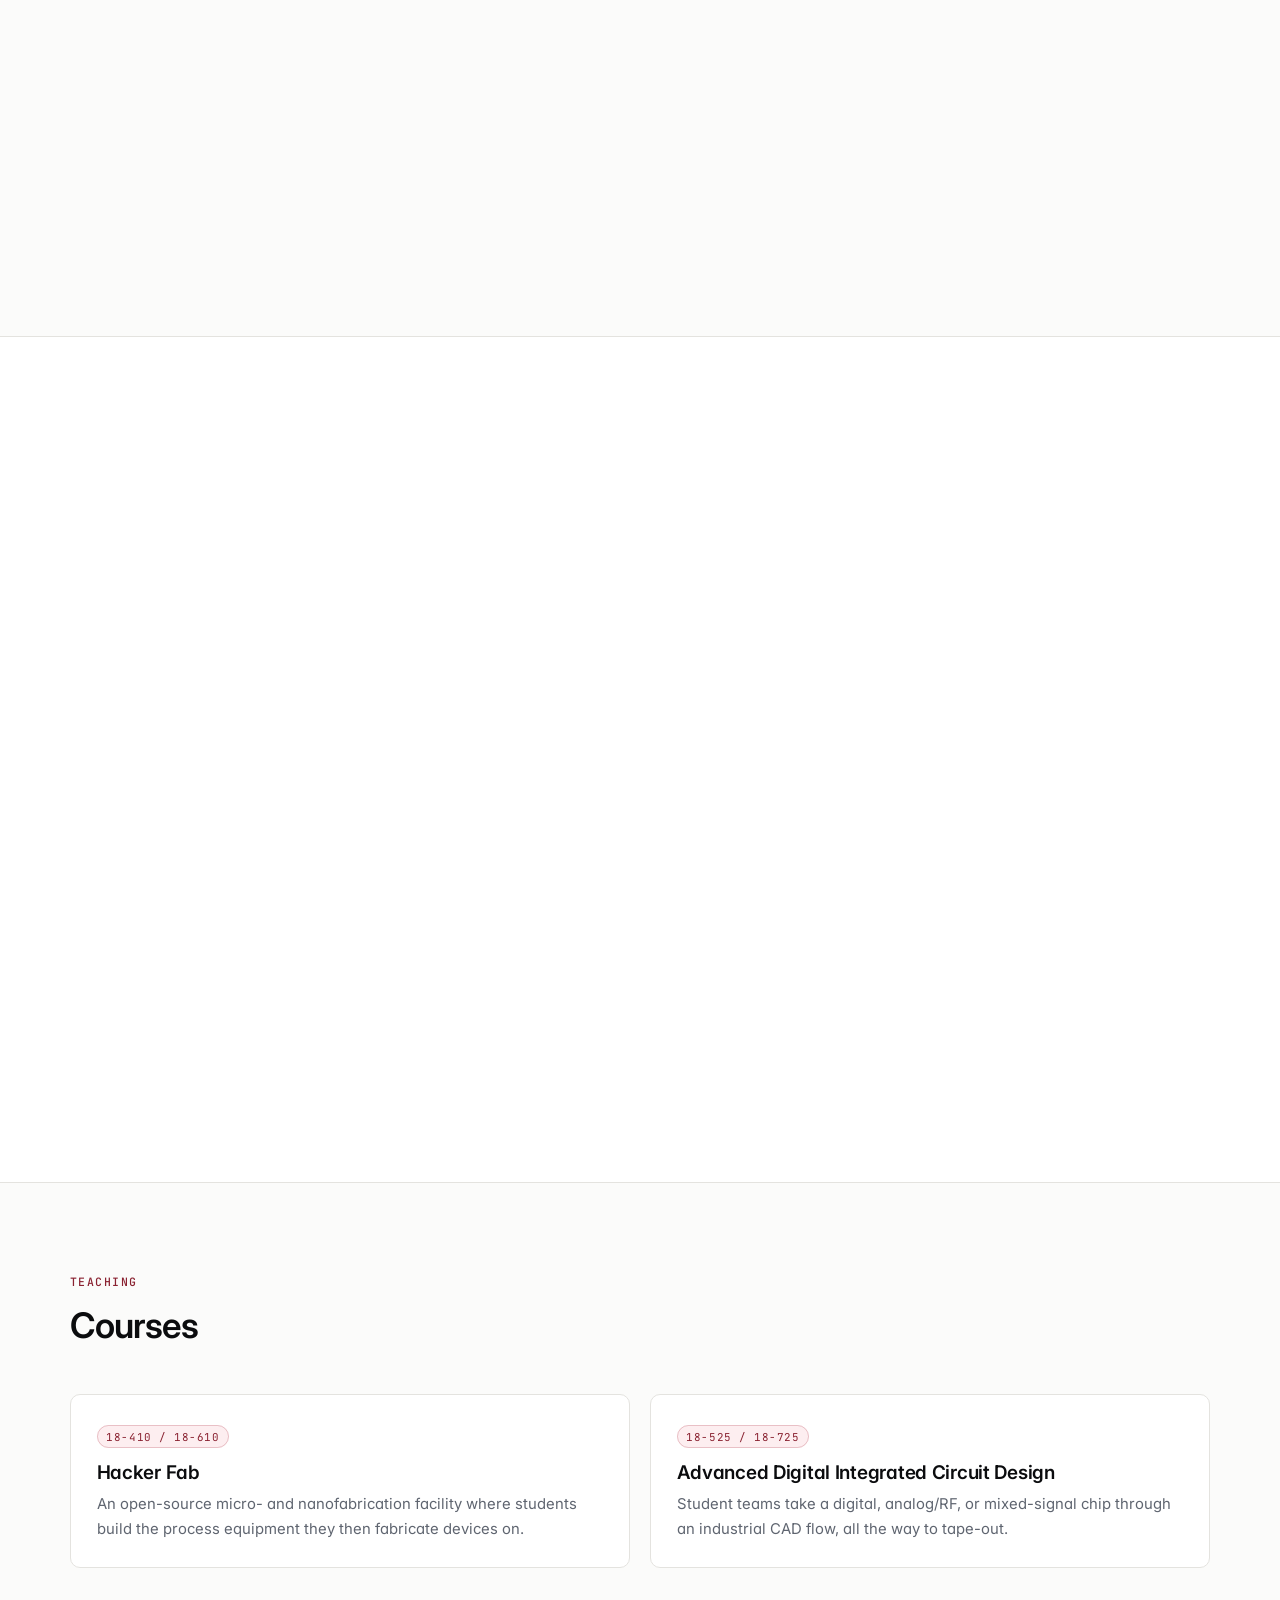
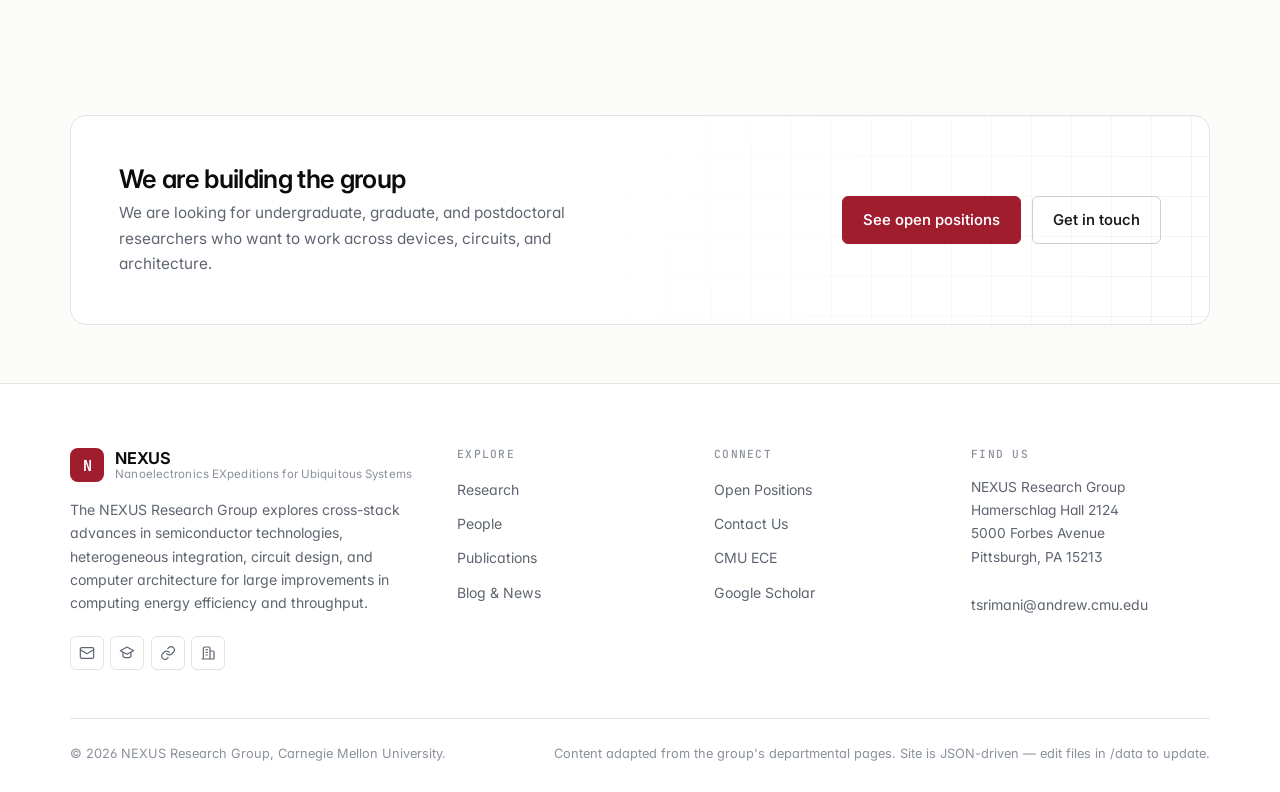
==== commit 11c1231a: "Some minor changes." ====
--- a/index.html
+++ b/index.html
@@ -13,7 +13,7 @@
 <link rel="preconnect" href="https://fonts.googleapis.com">
 <link rel="preconnect" href="https://fonts.gstatic.com" crossorigin>
 <link href="https://fonts.googleapis.com/css2?family=Inter:wght@400;500;600;700&family=JetBrains+Mono:wght@400;500;600&display=swap" rel="stylesheet">
-<link rel="stylesheet" href="assets/css/style.css?v=202608292105">
+<link rel="stylesheet" href="assets/css/style.css?v=202608292149">
 <script>
   /* Apply the stored theme before first paint to avoid a flash. */
   (function () {
@@ -29,6 +29,6 @@
 <header class="site-header"></header>
 <main id="main"></main>
 <footer class="site-footer"></footer>
-<script src="assets/js/main.js?v=202608292105"></script>
+<script src="assets/js/main.js?v=202608292149"></script>
 </body>
 </html>
--- a/assets/css/style.css
+++ b/assets/css/style.css
@@ -436,7 +436,9 @@
   display: grid;
   gap: clamp(16px, 2.4vw, 32px);
   transform-style: preserve-3d;
-  transform: rotateX(calc(54deg + var(--tilt-y, 0deg))) rotateZ(calc(-38deg + var(--tilt-x, 0deg)));
+  transform:
+    rotateX(calc(var(--p, 0) * (54deg + var(--tilt-y, 0deg))))
+    rotateZ(calc(var(--p, 0) * (-38deg + var(--tilt-x, 0deg))));
 }
 .hero-tier {
   position: relative;
@@ -454,7 +456,7 @@
     0 0 34px var(--tier-glow),
     inset 0 1px 0 var(--tier-sheen),
     inset 0 0 44px var(--tier-inner);
-  transform: translateZ(var(--z, 0));
+  transform: translateZ(calc(var(--p, 0) * var(--z, 0px)));
   transition: transform .4s var(--ease), box-shadow .4s var(--ease), border-color .3s var(--ease), opacity .3s var(--ease);
 }
 .hero-tier::after {
@@ -472,7 +474,7 @@
 .tier-sub { position: relative; z-index: 1; font-family: var(--font-mono); font-size: clamp(.56rem, .7vw, .68rem); letter-spacing: .05em; color: var(--muted); }
 
 .hero-tier:hover, .hero-tier[data-active="true"], .hero-tier:focus-visible {
-  transform: translateZ(calc(var(--z, 0px) + 48px));
+  transform: translateZ(calc(var(--p, 0) * var(--z, 0px) + 48px));
   border-color: var(--tier-edge-hot);
   box-shadow:
     0 34px 56px -18px var(--tier-shadow),
@@ -569,7 +571,7 @@
   .hero-panel .hero-hint { display: none; }
   .stats.hero-stats { opacity: 1; }
   .hero-tier { height: clamp(70px, 15vw, 104px); }
-  .hero-stack { transform: rotateX(48deg) rotateZ(-30deg); }
+  .hero-stack { transform: none; }
   .tier-label { font-size: .82rem; }
   .tier-sub { font-size: .62rem; }
 }
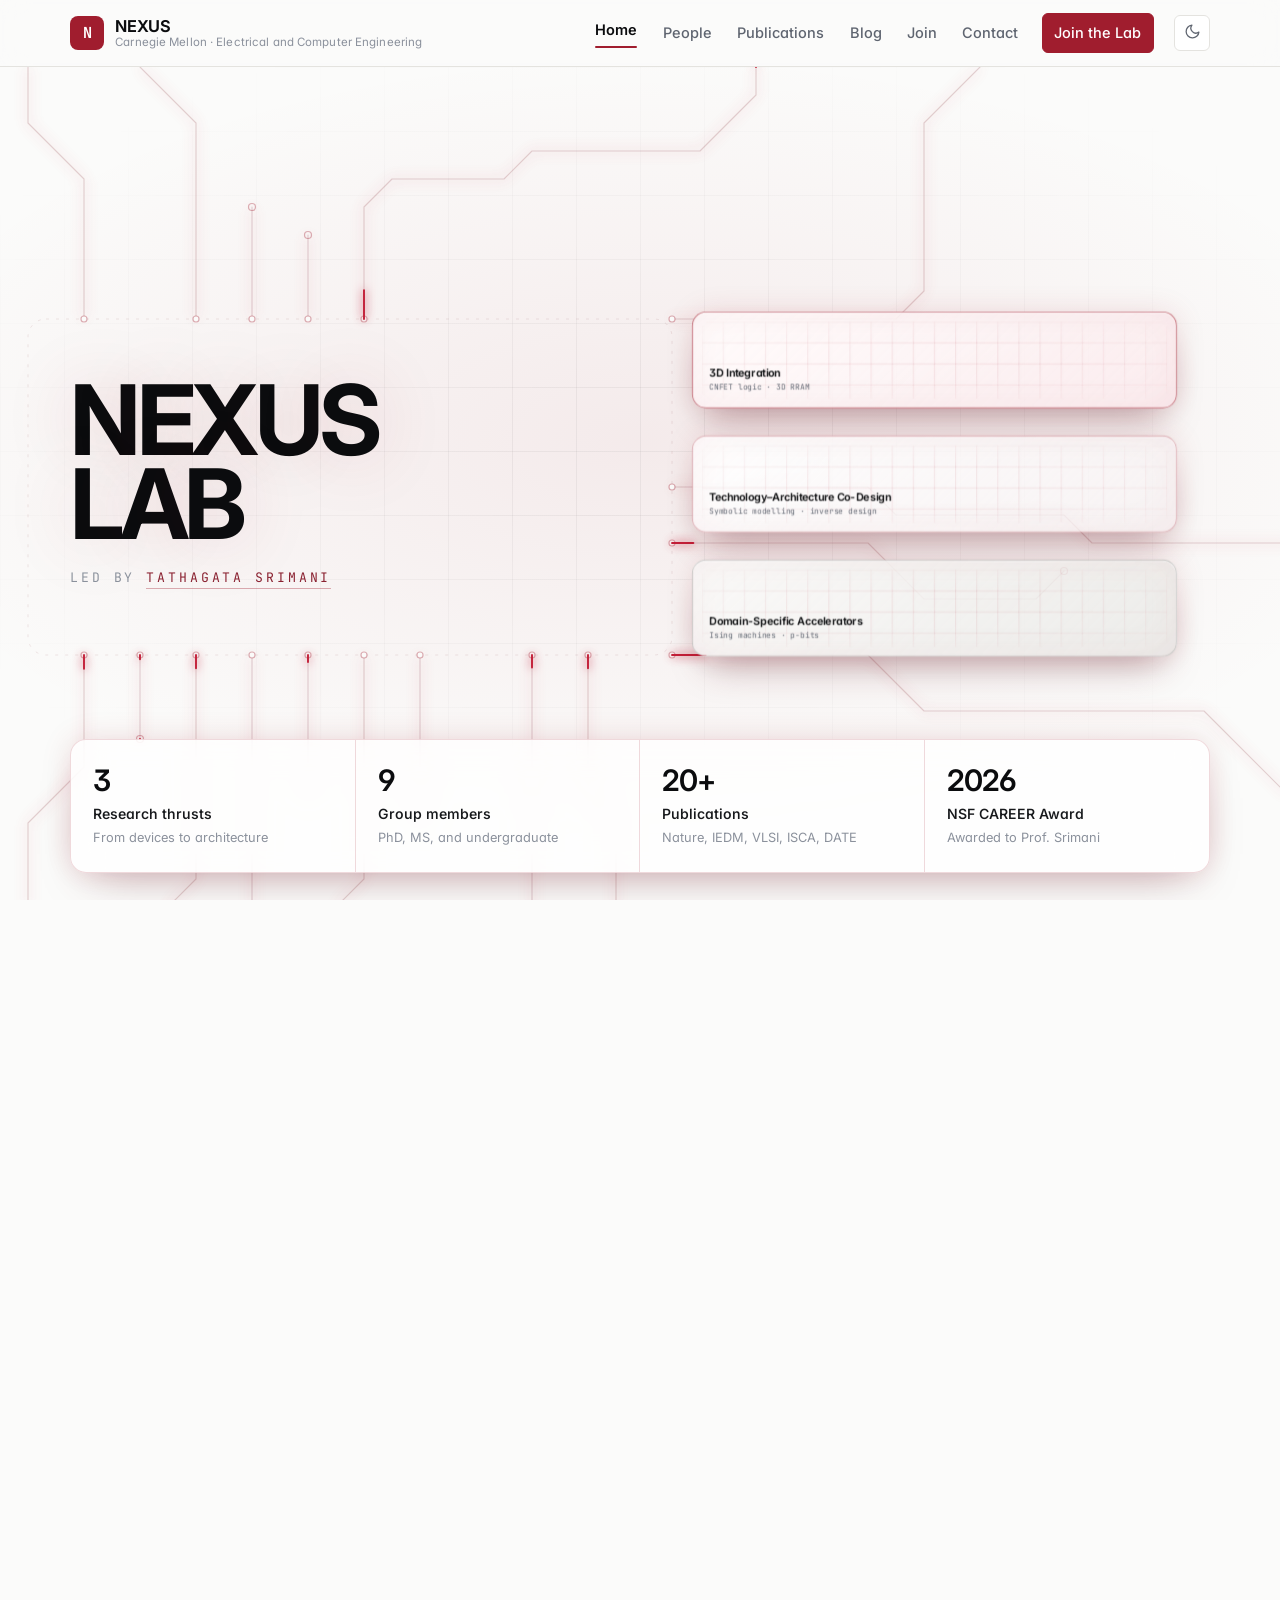
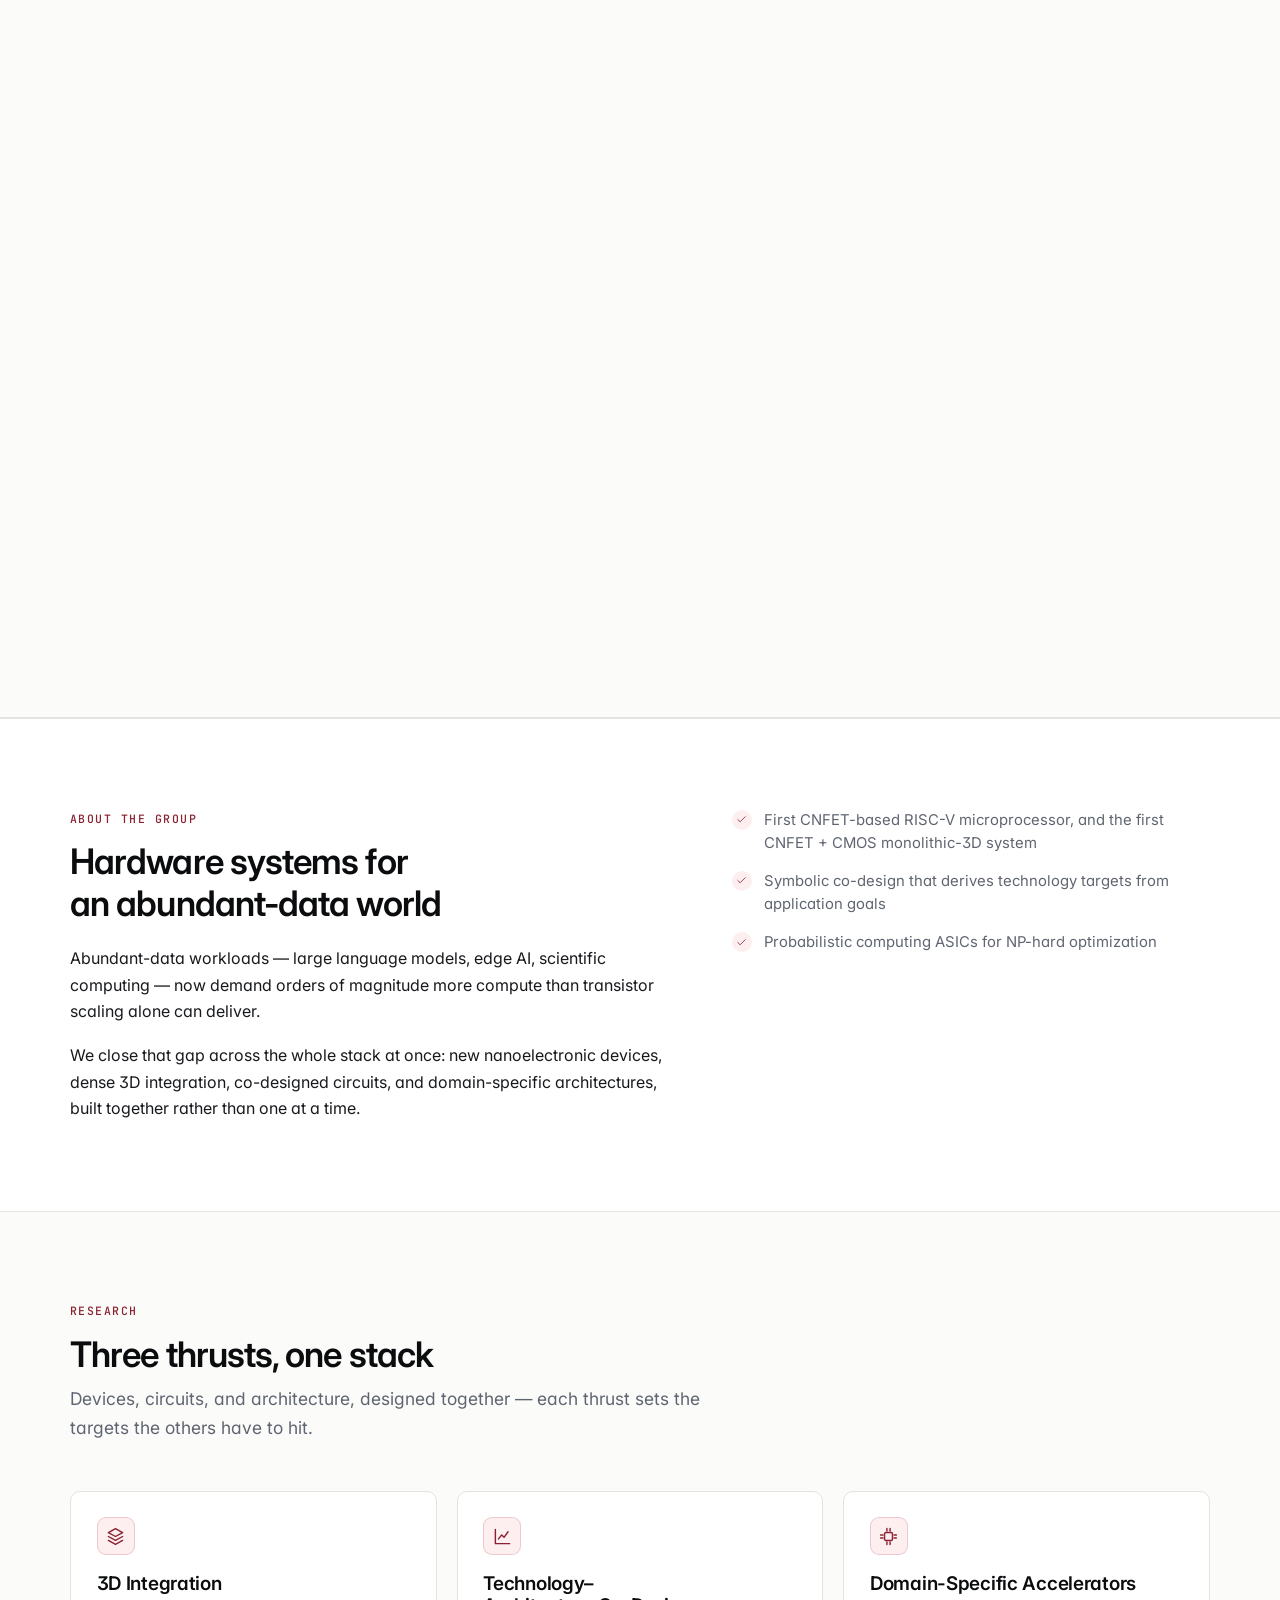
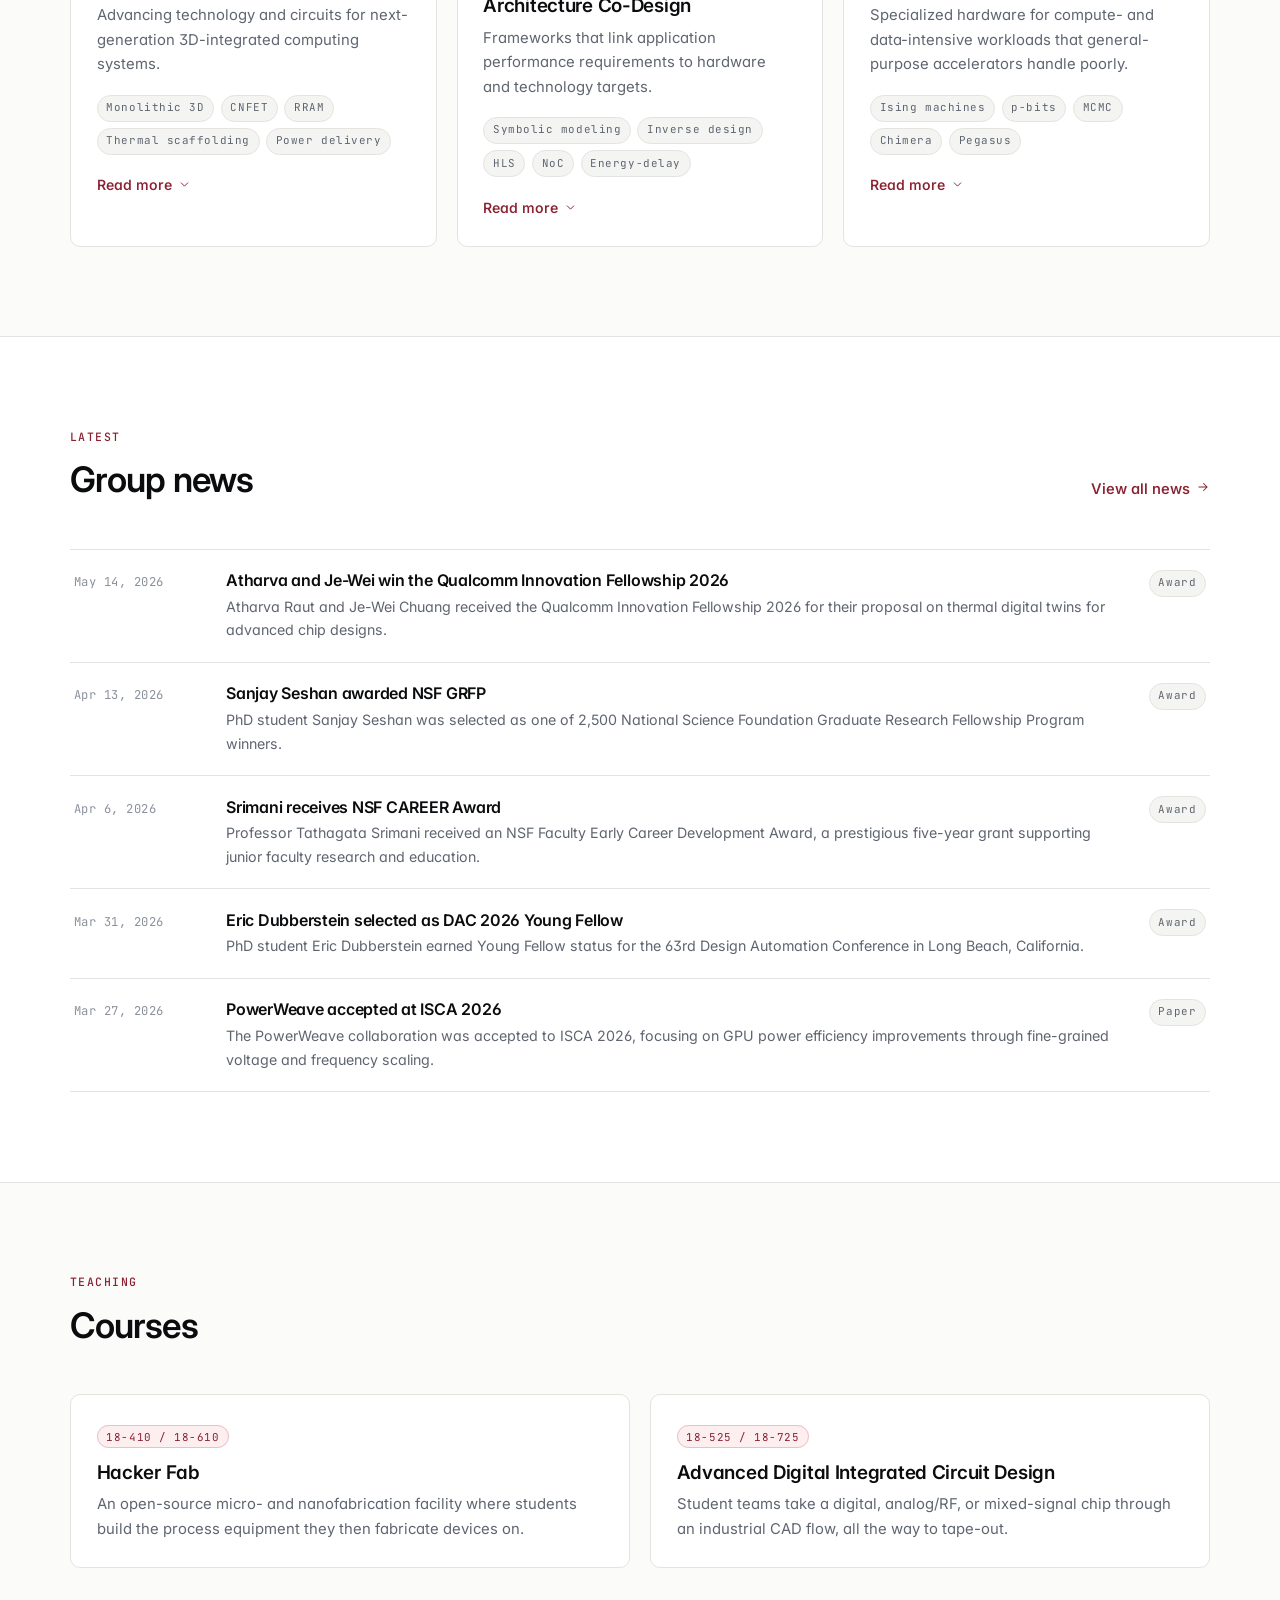
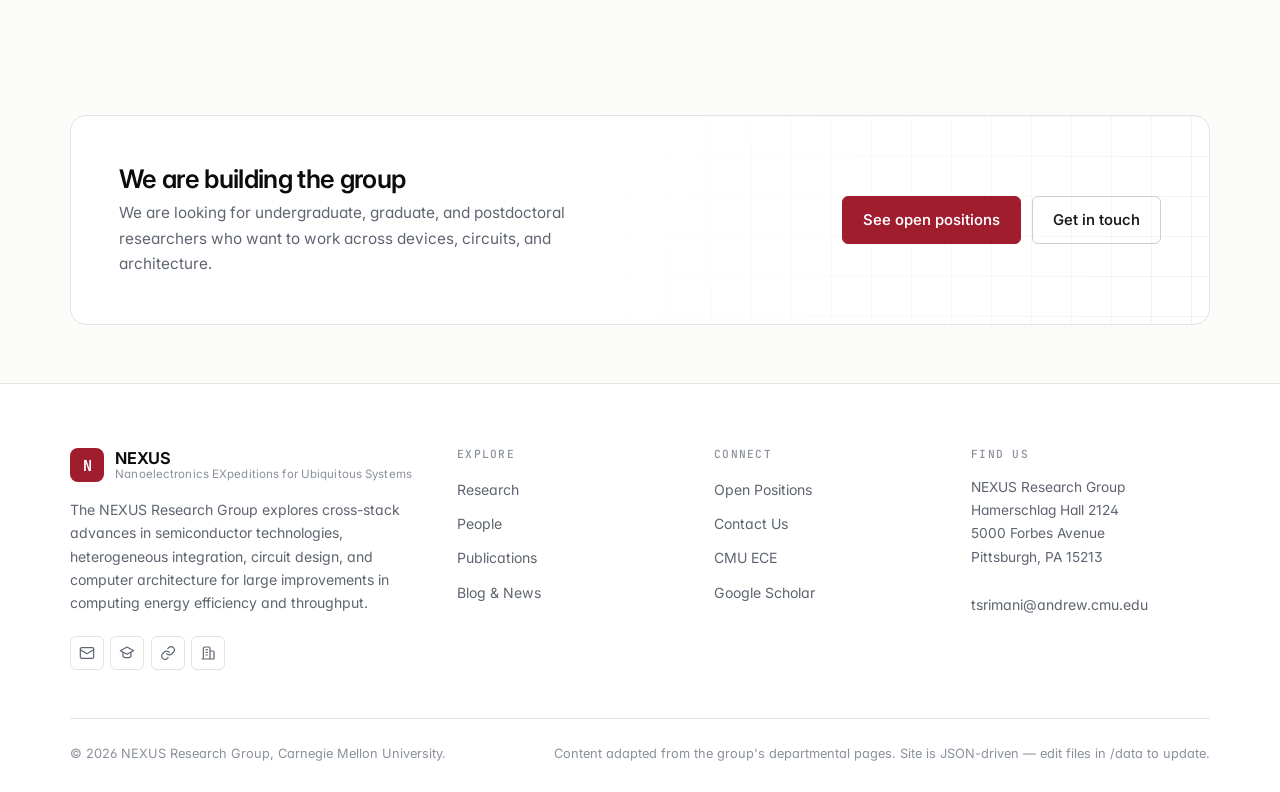
==== commit 206c399e: "minor changes." ====
--- a/index.html
+++ b/index.html
@@ -13,7 +13,7 @@
 <link rel="preconnect" href="https://fonts.googleapis.com">
 <link rel="preconnect" href="https://fonts.gstatic.com" crossorigin>
 <link href="https://fonts.googleapis.com/css2?family=Inter:wght@400;500;600;700&family=JetBrains+Mono:wght@400;500;600&display=swap" rel="stylesheet">
-<link rel="stylesheet" href="assets/css/style.css?v=202608292149">
+<link rel="stylesheet" href="assets/css/style.css?v=202608292155">
 <script>
   /* Apply the stored theme before first paint to avoid a flash. */
   (function () {
@@ -29,6 +29,6 @@
 <header class="site-header"></header>
 <main id="main"></main>
 <footer class="site-footer"></footer>
-<script src="assets/js/main.js?v=202608292149"></script>
+<script src="assets/js/main.js?v=202608292155"></script>
 </body>
 </html>
--- a/assets/css/style.css
+++ b/assets/css/style.css
@@ -508,7 +508,10 @@
   margin: 0; font-family: var(--font-mono); font-size: .72rem;
   letter-spacing: .14em; text-transform: uppercase; color: var(--faint);
 }
-.hero[data-tile] .hero-hint { display: none; }
+/* The panel carries the group blurb until a tier is hovered, then the projects. */
+.hero[data-tile] .panel-about { display: none; }
+.panel-text { font-size: .89rem; line-height: 1.62; color: var(--muted); margin: 0 0 1rem; }
+.panel-about .hero-hint { margin-top: 1.25rem; padding-top: .9rem; border-top: 1px solid var(--stat-edge); font-size: .66rem; }
 .panel-eyebrow {
   display: block; font-family: var(--font-mono); font-size: .68rem;
   letter-spacing: .16em; text-transform: uppercase; color: var(--accent-quiet); margin-bottom: .5rem;
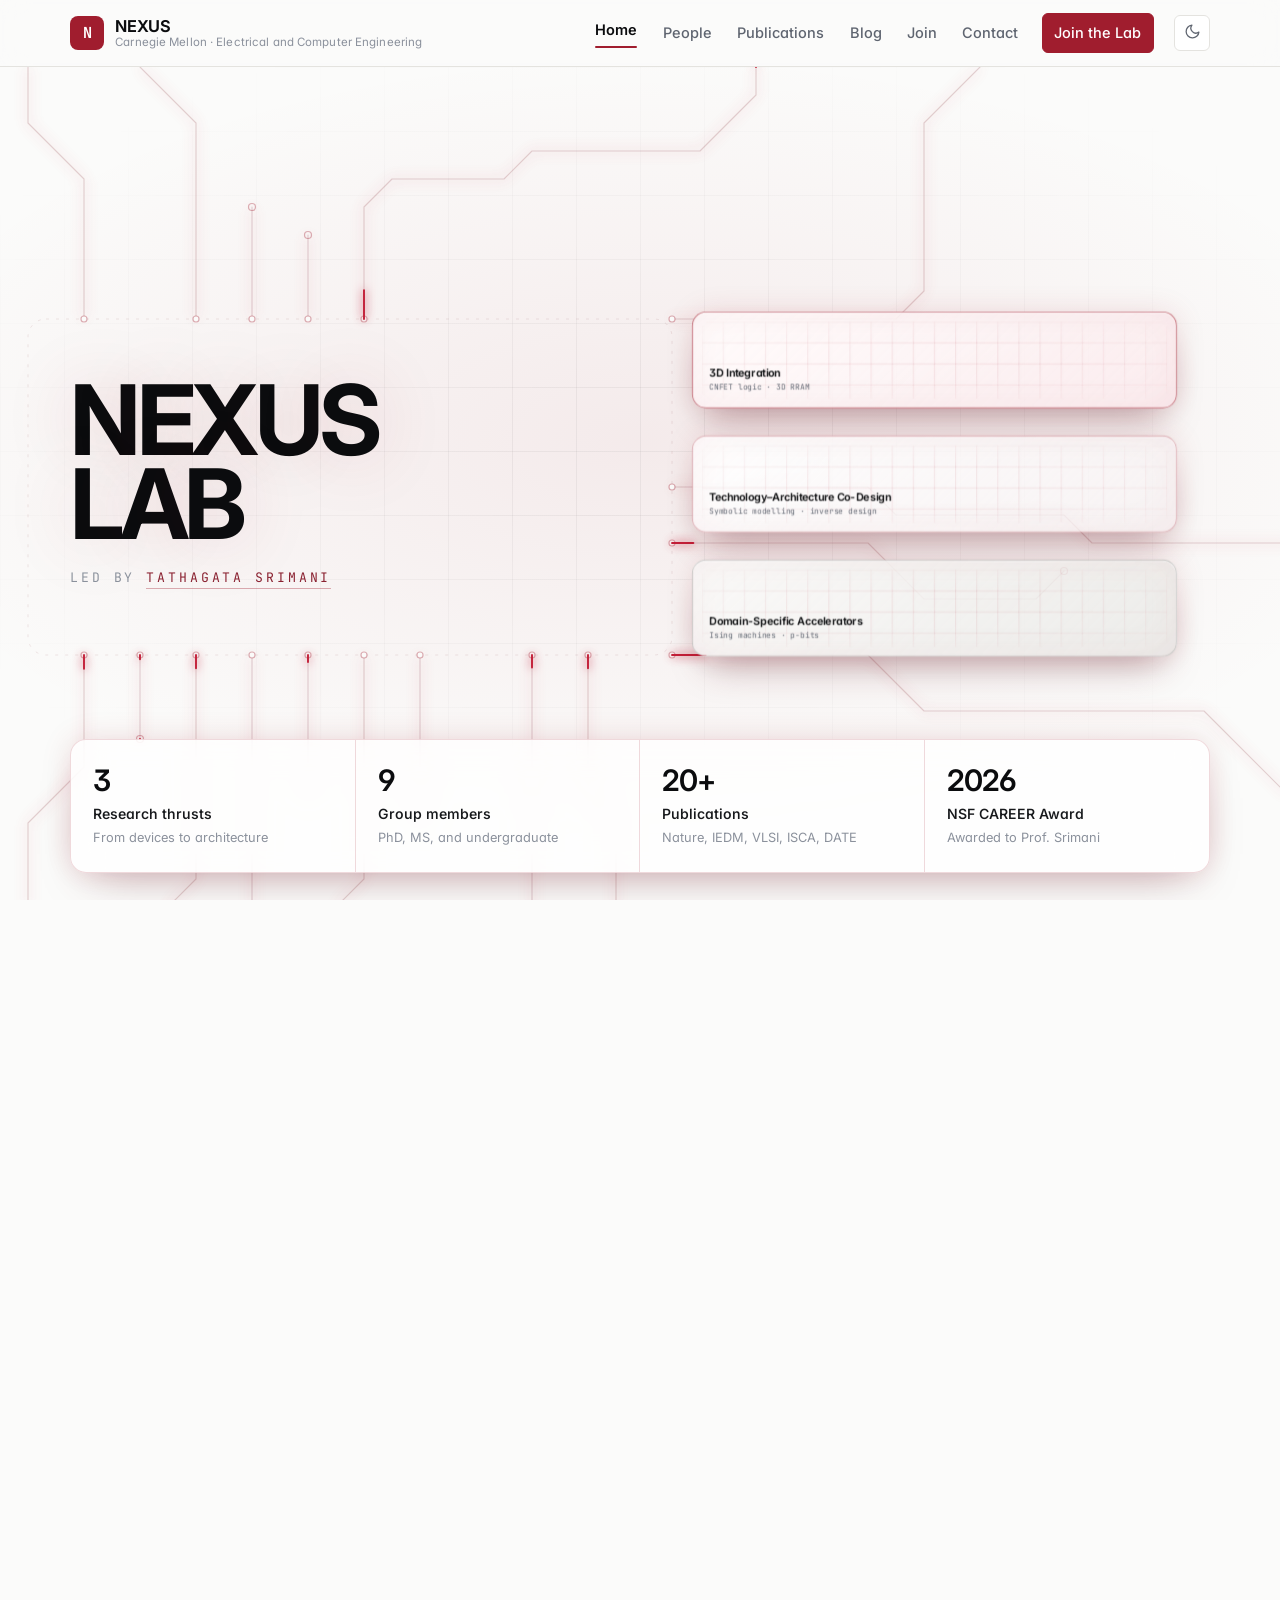
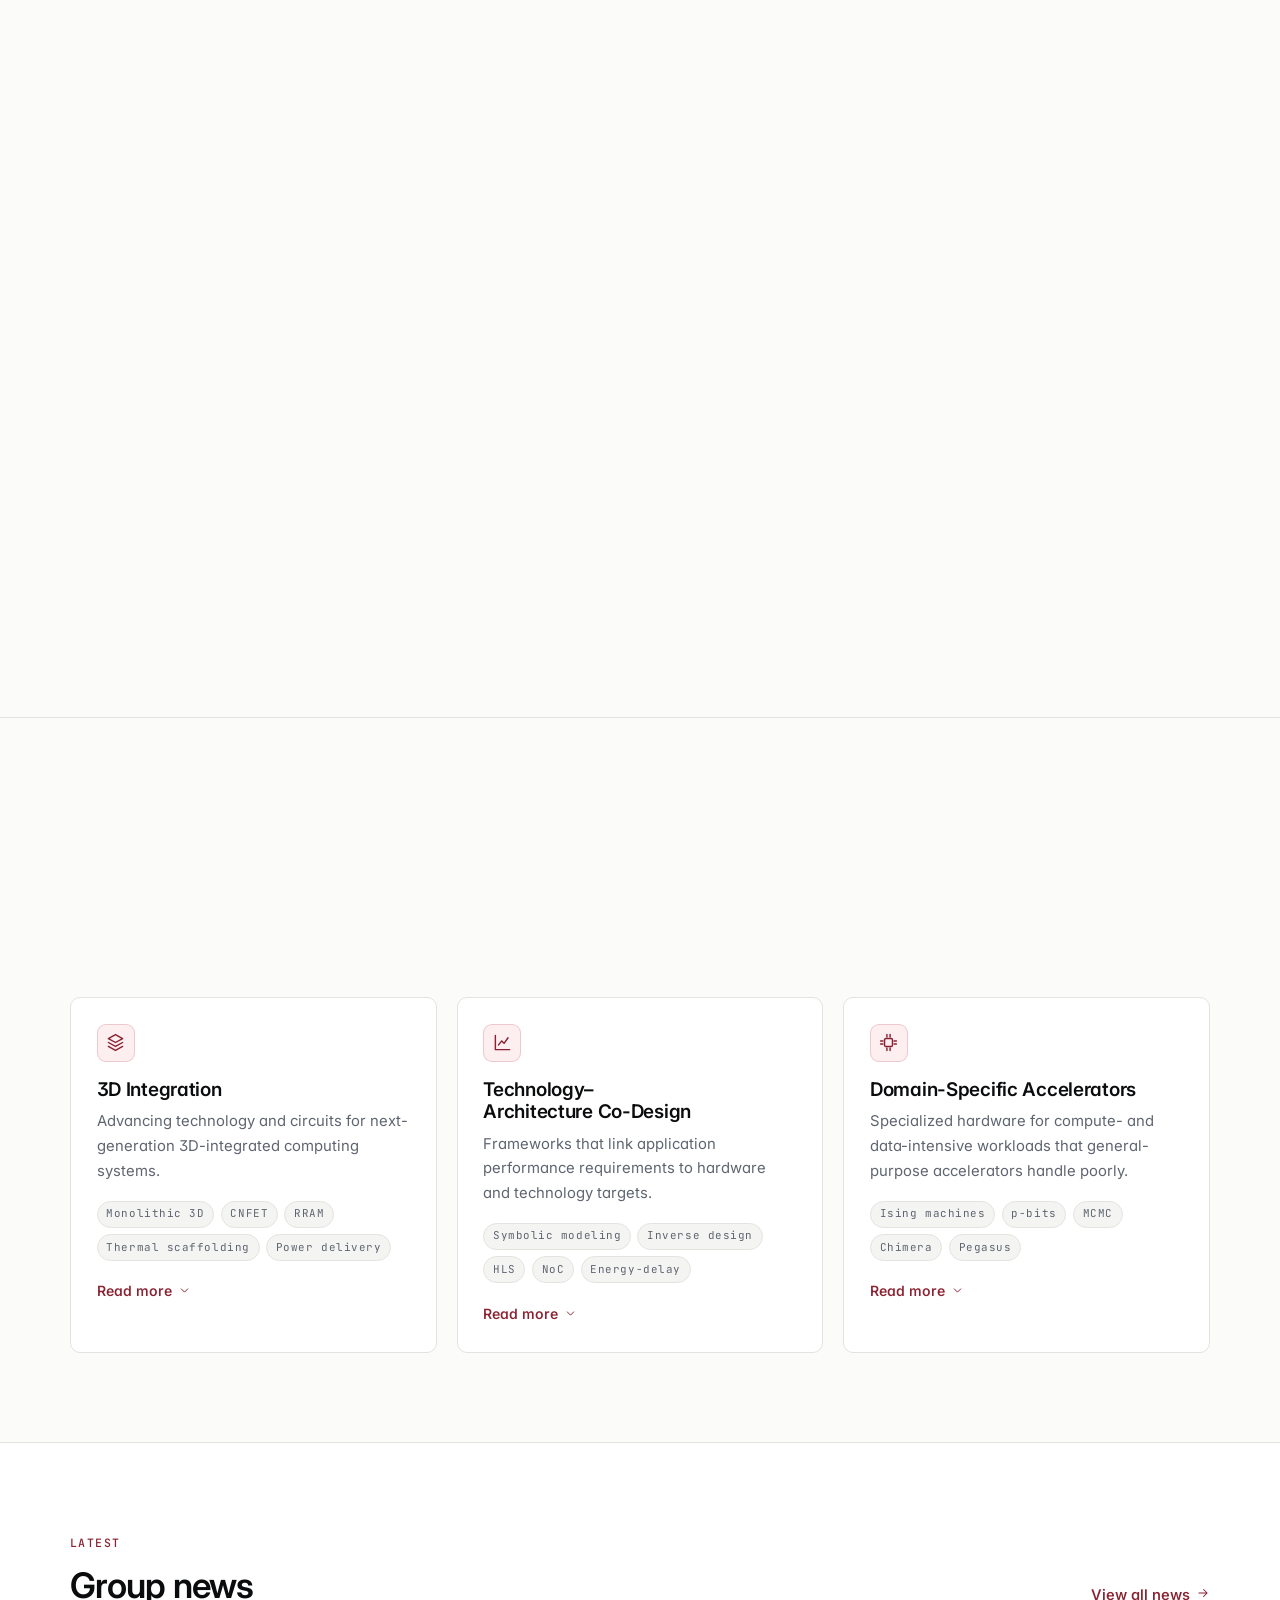
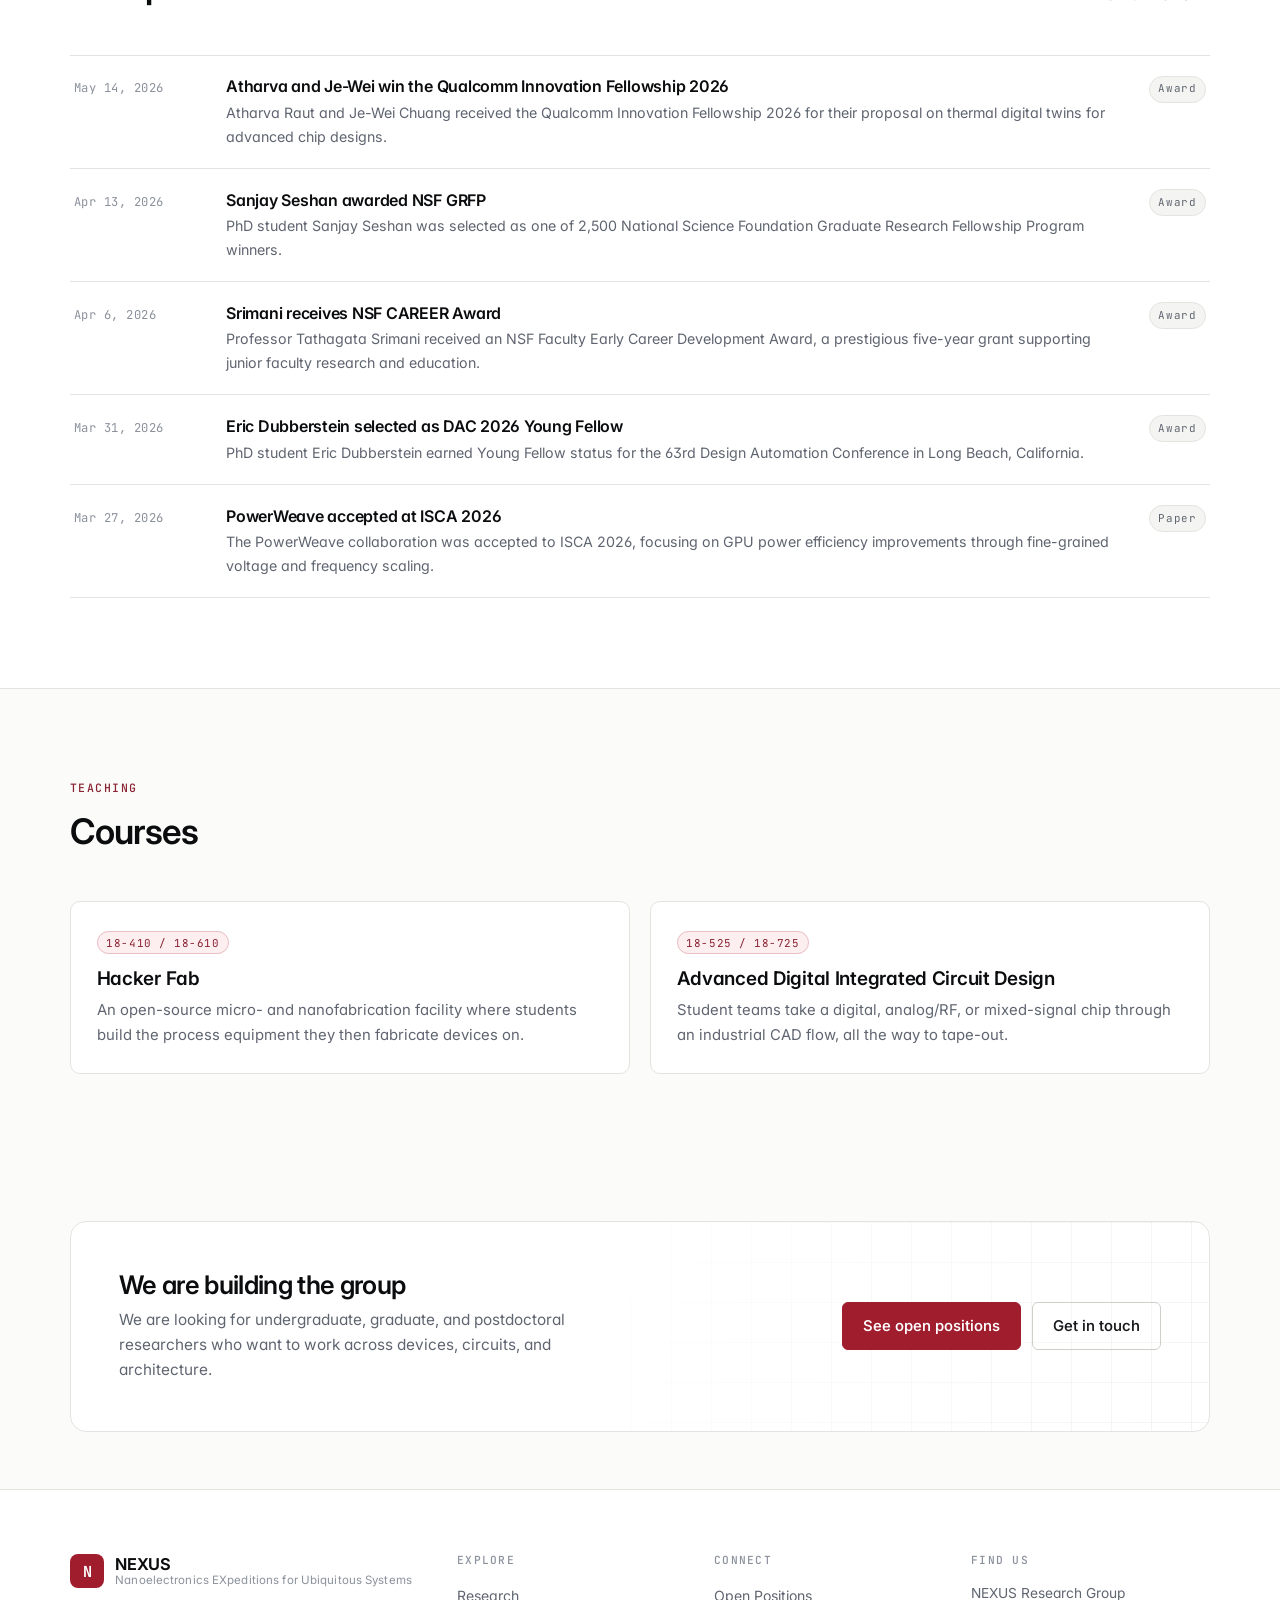
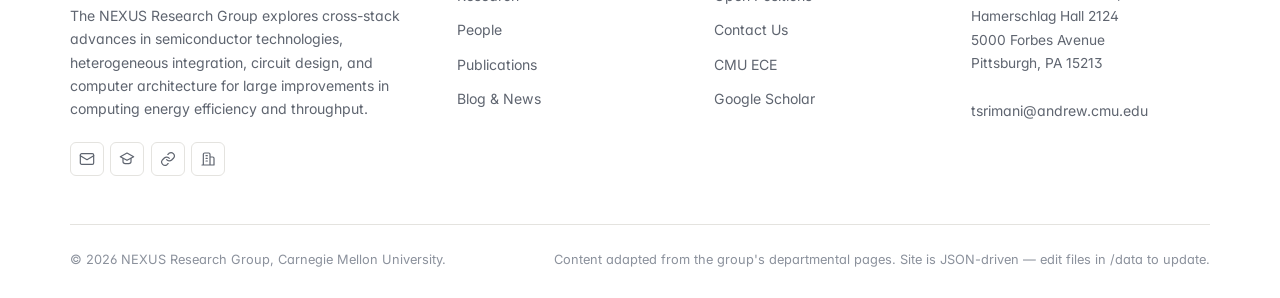
==== commit 31784374: "Removed the about group redundant section." ====
--- a/index.html
+++ b/index.html
@@ -13,7 +13,7 @@
 <link rel="preconnect" href="https://fonts.googleapis.com">
 <link rel="preconnect" href="https://fonts.gstatic.com" crossorigin>
 <link href="https://fonts.googleapis.com/css2?family=Inter:wght@400;500;600;700&family=JetBrains+Mono:wght@400;500;600&display=swap" rel="stylesheet">
-<link rel="stylesheet" href="assets/css/style.css?v=202608292155">
+<link rel="stylesheet" href="assets/css/style.css?v=202608292208">
 <script>
   /* Apply the stored theme before first paint to avoid a flash. */
   (function () {
@@ -29,6 +29,6 @@
 <header class="site-header"></header>
 <main id="main"></main>
 <footer class="site-footer"></footer>
-<script src="assets/js/main.js?v=202608292155"></script>
+<script src="assets/js/main.js?v=202608292208"></script>
 </body>
 </html>
